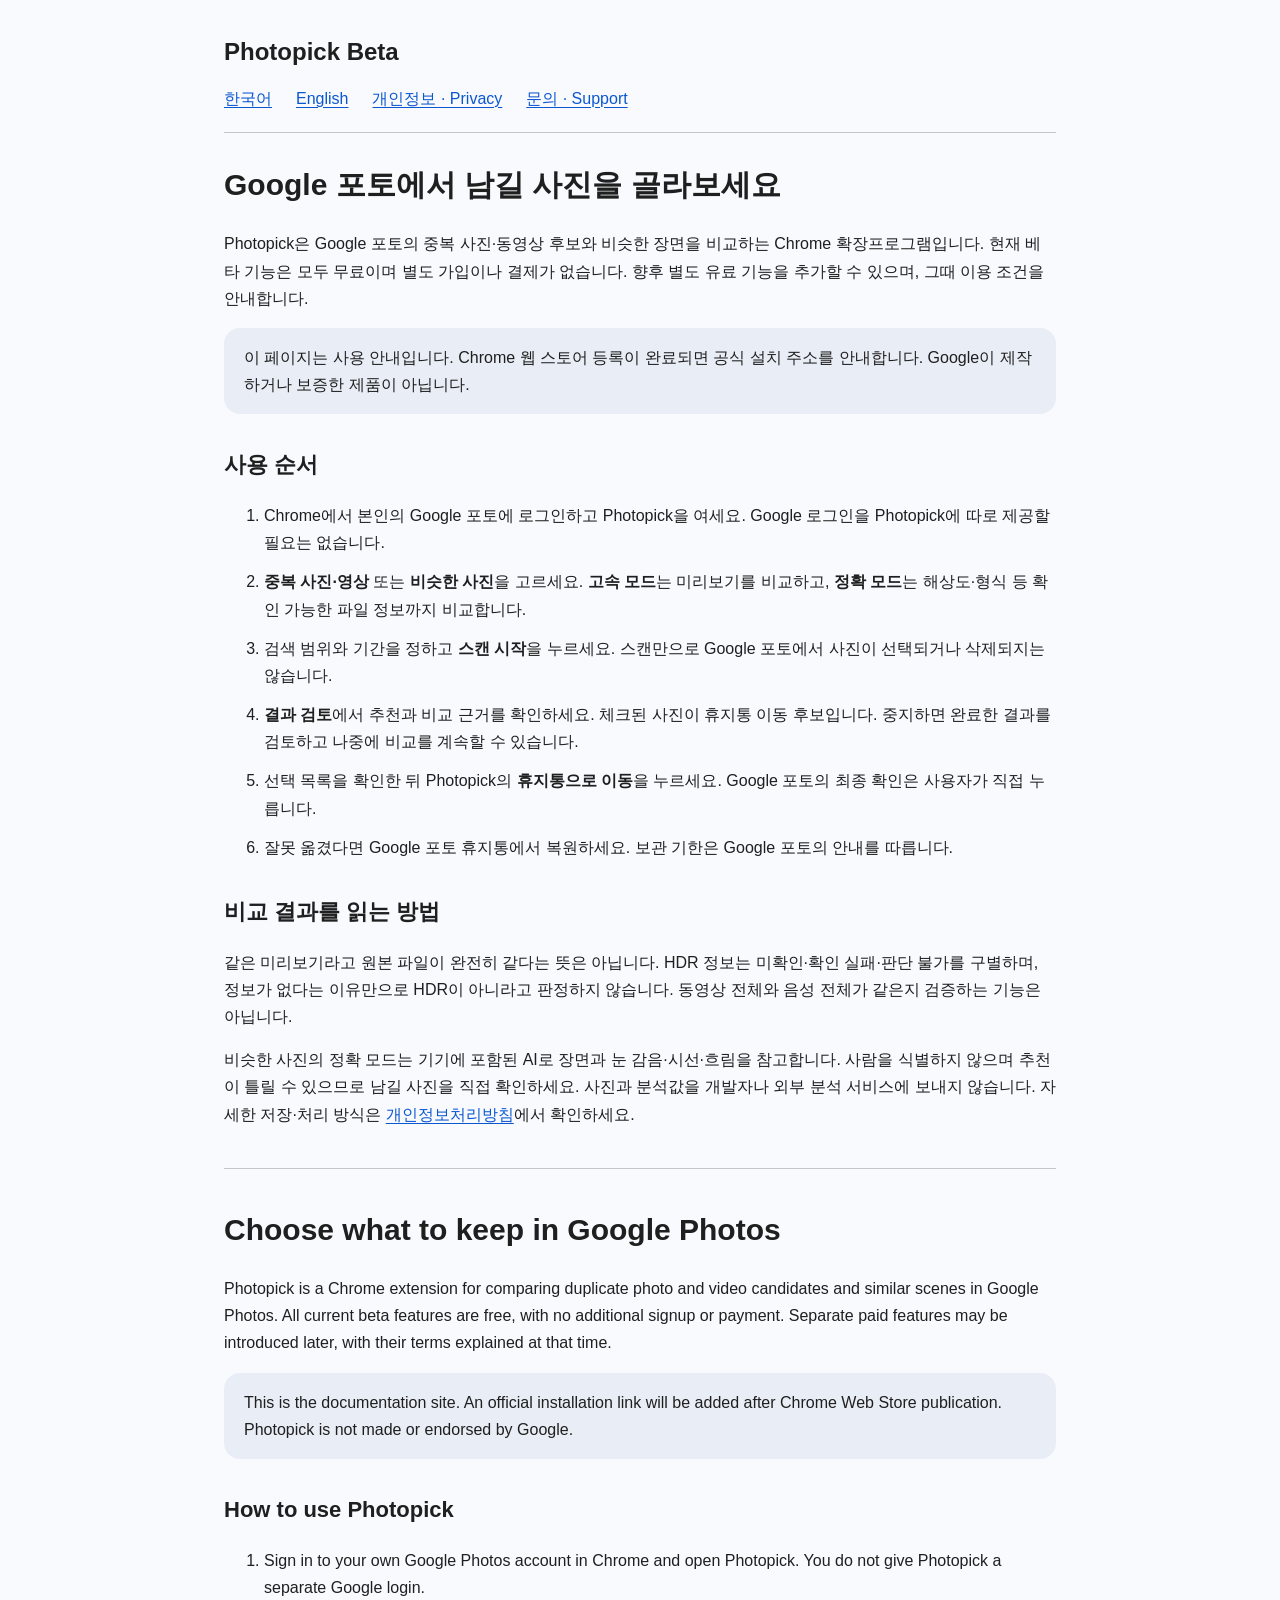
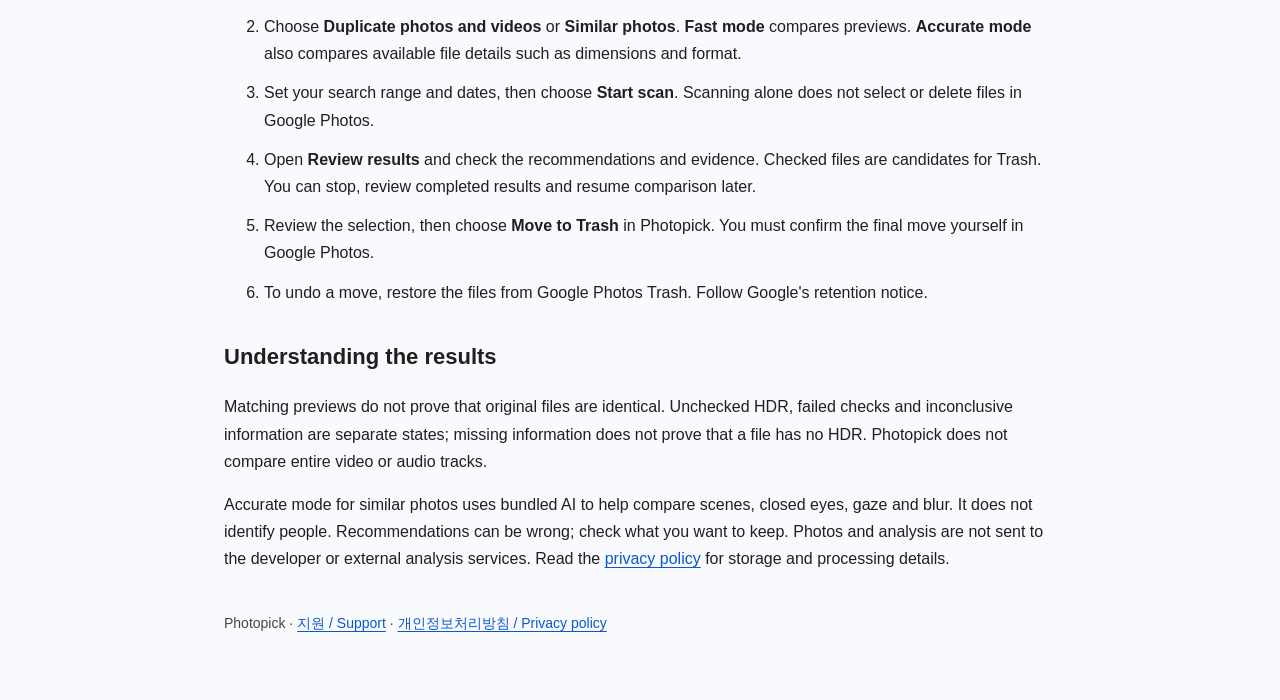
==== index.html @ 23d82163 "Publish Photopick bilingual guide, privacy policy and support" ====
<!doctype html>
<html lang="ko"><head><meta charset="utf-8"><meta name="viewport" content="width=device-width,initial-scale=1"><title>Photopick Beta · 사용 안내 / User guide</title><meta name="description" content="Photopick Beta 사용 안내, 개인정보처리방침 및 지원. User guide, privacy policy and support."><link rel="stylesheet" href="site.css"></head>
<body><main><header><a href="./">Photopick Beta</a><nav aria-label="Menu"><a href="#ko">한국어</a><a href="#en">English</a><a href="privacy.html">개인정보 · Privacy</a><a href="support.html">문의 · Support</a></nav></header>
<section id="ko" lang="ko"><h1>Google 포토에서 남길 사진을 골라보세요</h1><p>Photopick은 Google 포토의 중복 사진·동영상 후보와 비슷한 장면을 비교하는 Chrome 확장프로그램입니다. 현재 베타 기능은 모두 무료이며 별도 가입이나 결제가 없습니다. 향후 별도 유료 기능을 추가할 수 있으며, 그때 이용 조건을 안내합니다.</p><p class="note">이 페이지는 사용 안내입니다. Chrome 웹 스토어 등록이 완료되면 공식 설치 주소를 안내합니다. Google이 제작하거나 보증한 제품이 아닙니다.</p>
<h2>사용 순서</h2><ol><li>Chrome에서 본인의 Google 포토에 로그인하고 Photopick을 여세요. Google 로그인을 Photopick에 따로 제공할 필요는 없습니다.</li><li><strong>중복 사진·영상</strong> 또는 <strong>비슷한 사진</strong>을 고르세요. <strong>고속 모드</strong>는 미리보기를 비교하고, <strong>정확 모드</strong>는 해상도·형식 등 확인 가능한 파일 정보까지 비교합니다.</li><li>검색 범위와 기간을 정하고 <strong>스캔 시작</strong>을 누르세요. 스캔만으로 Google 포토에서 사진이 선택되거나 삭제되지는 않습니다.</li><li><strong>결과 검토</strong>에서 추천과 비교 근거를 확인하세요. 체크된 사진이 휴지통 이동 후보입니다. 중지하면 완료한 결과를 검토하고 나중에 비교를 계속할 수 있습니다.</li><li>선택 목록을 확인한 뒤 Photopick의 <strong>휴지통으로 이동</strong>을 누르세요. Google 포토의 최종 확인은 사용자가 직접 누릅니다.</li><li>잘못 옮겼다면 Google 포토 휴지통에서 복원하세요. 보관 기한은 Google 포토의 안내를 따릅니다.</li></ol>
<h2>비교 결과를 읽는 방법</h2><p>같은 미리보기라고 원본 파일이 완전히 같다는 뜻은 아닙니다. HDR 정보는 미확인·확인 실패·판단 불가를 구별하며, 정보가 없다는 이유만으로 HDR이 아니라고 판정하지 않습니다. 동영상 전체와 음성 전체가 같은지 검증하는 기능은 아닙니다.</p><p>비슷한 사진의 정확 모드는 기기에 포함된 AI로 장면과 눈 감음·시선·흐림을 참고합니다. 사람을 식별하지 않으며 추천이 틀릴 수 있으므로 남길 사진을 직접 확인하세요. 사진과 분석값을 개발자나 외부 분석 서비스에 보내지 않습니다. 자세한 저장·처리 방식은 <a href="privacy.html#ko">개인정보처리방침</a>에서 확인하세요.</p></section>
<section id="en" lang="en"><h1>Choose what to keep in Google Photos</h1><p>Photopick is a Chrome extension for comparing duplicate photo and video candidates and similar scenes in Google Photos. All current beta features are free, with no additional signup or payment. Separate paid features may be introduced later, with their terms explained at that time.</p><p class="note">This is the documentation site. An official installation link will be added after Chrome Web Store publication. Photopick is not made or endorsed by Google.</p>
<h2>How to use Photopick</h2><ol><li>Sign in to your own Google Photos account in Chrome and open Photopick. You do not give Photopick a separate Google login.</li><li>Choose <strong>Duplicate photos and videos</strong> or <strong>Similar photos</strong>. <strong>Fast mode</strong> compares previews. <strong>Accurate mode</strong> also compares available file details such as dimensions and format.</li><li>Set your search range and dates, then choose <strong>Start scan</strong>. Scanning alone does not select or delete files in Google Photos.</li><li>Open <strong>Review results</strong> and check the recommendations and evidence. Checked files are candidates for Trash. You can stop, review completed results and resume comparison later.</li><li>Review the selection, then choose <strong>Move to Trash</strong> in Photopick. You must confirm the final move yourself in Google Photos.</li><li>To undo a move, restore the files from Google Photos Trash. Follow Google's retention notice.</li></ol>
<h2>Understanding the results</h2><p>Matching previews do not prove that original files are identical. Unchecked HDR, failed checks and inconclusive information are separate states; missing information does not prove that a file has no HDR. Photopick does not compare entire video or audio tracks.</p><p>Accurate mode for similar photos uses bundled AI to help compare scenes, closed eyes, gaze and blur. It does not identify people. Recommendations can be wrong; check what you want to keep. Photos and analysis are not sent to the developer or external analysis services. Read the <a href="privacy.html#en">privacy policy</a> for storage and processing details.</p></section>
<footer>Photopick · <a href="support.html">지원 / Support</a> · <a href="privacy.html">개인정보처리방침 / Privacy policy</a></footer></main></body></html>
---- site.css ----
:root{color-scheme:light dark;font-family:Arial,"Noto Sans KR","Malgun Gothic",sans-serif;background:#f8fafd;color:#1f1f1f;line-height:1.7}*{box-sizing:border-box}body{margin:0}main{max-width:880px;margin:auto;padding:32px 24px 64px}header{border-bottom:1px solid #c4c7c5;padding-bottom:20px;margin-bottom:32px}header>a{font-size:24px;font-weight:600;text-decoration:none;color:inherit}nav{display:flex;flex-wrap:wrap;gap:8px 24px;margin-top:12px}a{color:#0b57d0;text-underline-offset:3px}a:focus-visible{outline:3px solid #0b57d0;outline-offset:4px;border-radius:3px}h1{font-size:30px;line-height:1.35}h2{font-size:22px;margin-top:32px}li{margin:12px 0}section{scroll-margin-top:20px}section+section{border-top:1px solid #c4c7c5;margin-top:40px;padding-top:16px}.note{padding:16px 20px;border-radius:16px;background:#e9eef6}footer{margin-top:40px;font-size:14px;color:#444746}.muted{font-size:14px;color:#444746}@media(prefers-color-scheme:dark){:root{background:#131314;color:#e3e3e3}a{color:#a8c7fa}.note{background:#282a2c}footer,.muted{color:#c4c7c5}}@media(max-width:480px){main{padding:20px 18px 40px}h1{font-size:26px}nav{gap:8px 16px}}
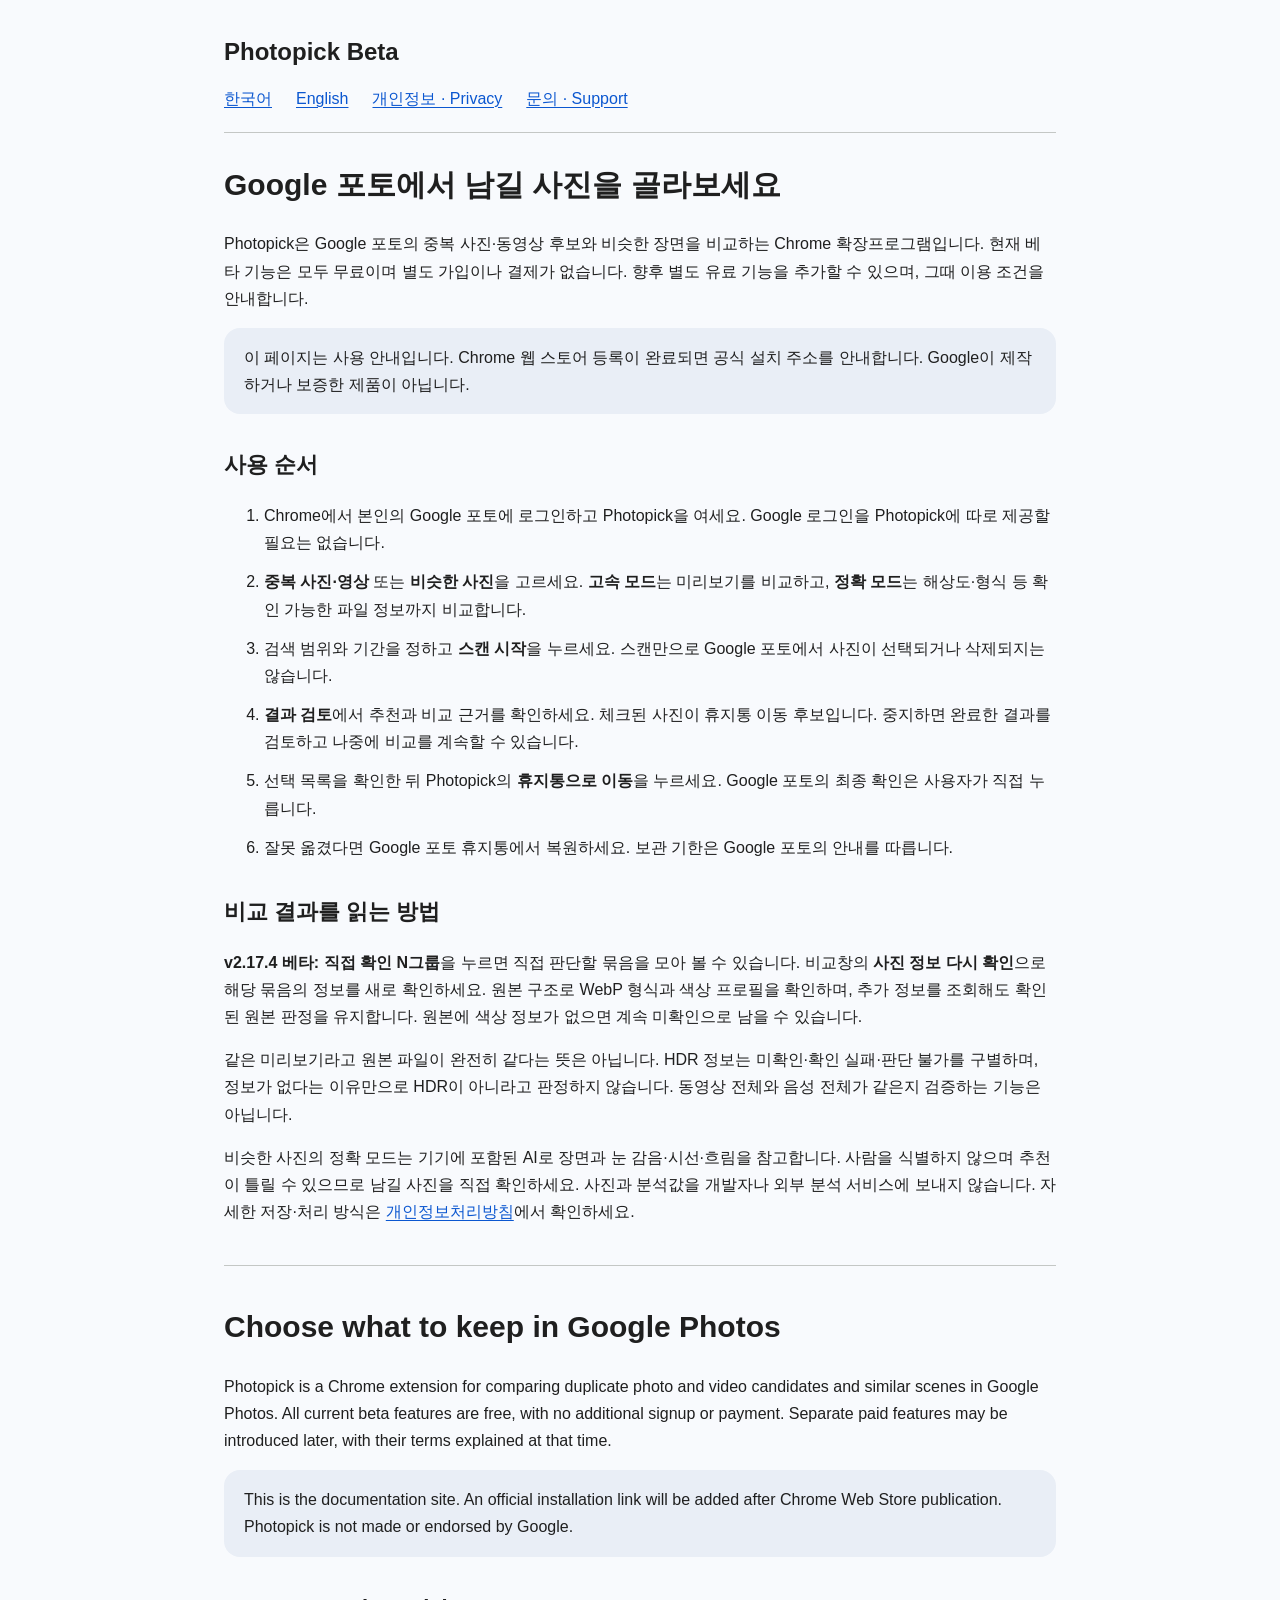
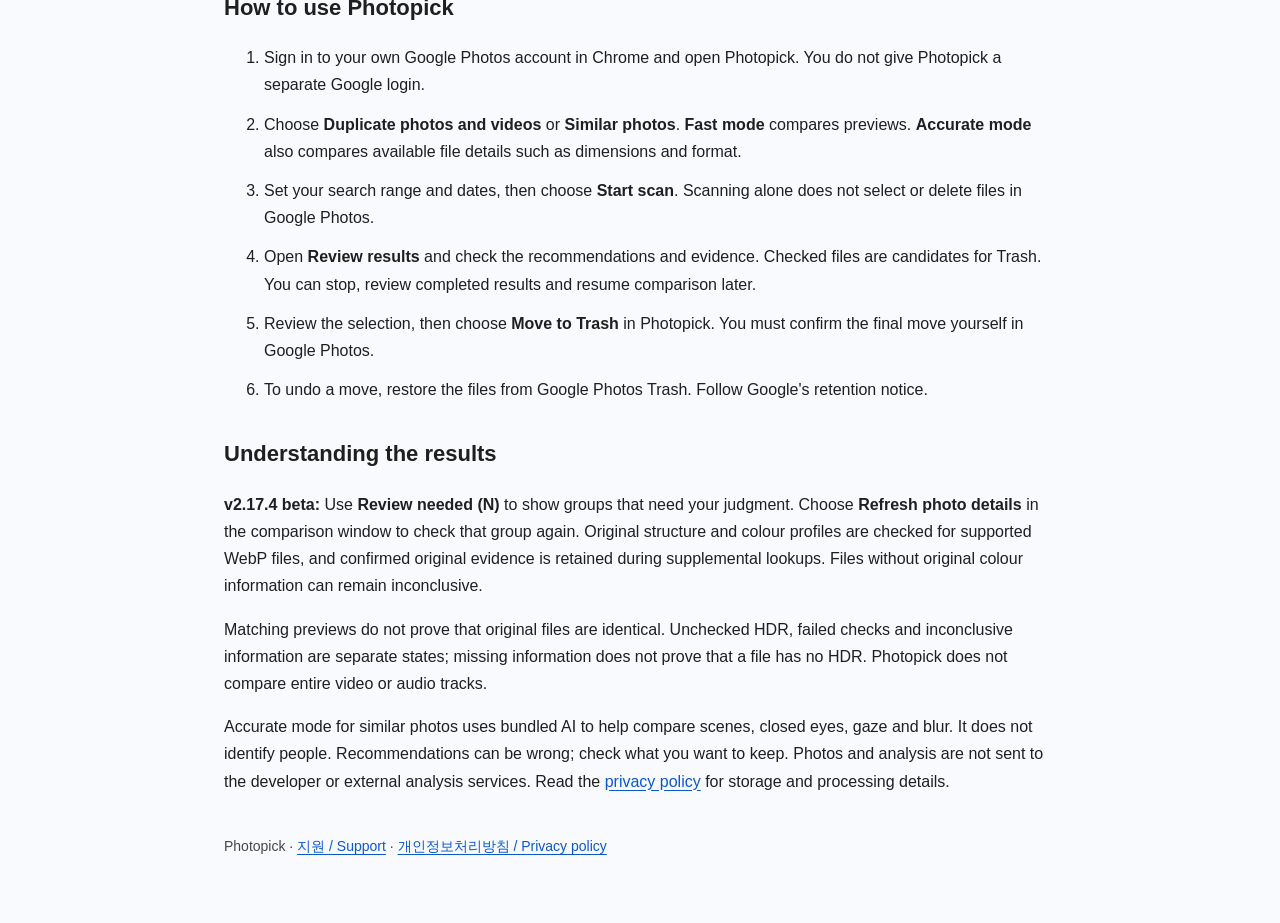
==== commit 758e3f0d: "docs: explain review filters and original-format checks for 2.17.4" ====
--- a/index.html
+++ b/index.html
@@ -3,8 +3,8 @@
 <body><main><header><a href="./">Photopick Beta</a><nav aria-label="Menu"><a href="#ko">한국어</a><a href="#en">English</a><a href="privacy.html">개인정보 · Privacy</a><a href="support.html">문의 · Support</a></nav></header>
 <section id="ko" lang="ko"><h1>Google 포토에서 남길 사진을 골라보세요</h1><p>Photopick은 Google 포토의 중복 사진·동영상 후보와 비슷한 장면을 비교하는 Chrome 확장프로그램입니다. 현재 베타 기능은 모두 무료이며 별도 가입이나 결제가 없습니다. 향후 별도 유료 기능을 추가할 수 있으며, 그때 이용 조건을 안내합니다.</p><p class="note">이 페이지는 사용 안내입니다. Chrome 웹 스토어 등록이 완료되면 공식 설치 주소를 안내합니다. Google이 제작하거나 보증한 제품이 아닙니다.</p>
 <h2>사용 순서</h2><ol><li>Chrome에서 본인의 Google 포토에 로그인하고 Photopick을 여세요. Google 로그인을 Photopick에 따로 제공할 필요는 없습니다.</li><li><strong>중복 사진·영상</strong> 또는 <strong>비슷한 사진</strong>을 고르세요. <strong>고속 모드</strong>는 미리보기를 비교하고, <strong>정확 모드</strong>는 해상도·형식 등 확인 가능한 파일 정보까지 비교합니다.</li><li>검색 범위와 기간을 정하고 <strong>스캔 시작</strong>을 누르세요. 스캔만으로 Google 포토에서 사진이 선택되거나 삭제되지는 않습니다.</li><li><strong>결과 검토</strong>에서 추천과 비교 근거를 확인하세요. 체크된 사진이 휴지통 이동 후보입니다. 중지하면 완료한 결과를 검토하고 나중에 비교를 계속할 수 있습니다.</li><li>선택 목록을 확인한 뒤 Photopick의 <strong>휴지통으로 이동</strong>을 누르세요. Google 포토의 최종 확인은 사용자가 직접 누릅니다.</li><li>잘못 옮겼다면 Google 포토 휴지통에서 복원하세요. 보관 기한은 Google 포토의 안내를 따릅니다.</li></ol>
-<h2>비교 결과를 읽는 방법</h2><p>같은 미리보기라고 원본 파일이 완전히 같다는 뜻은 아닙니다. HDR 정보는 미확인·확인 실패·판단 불가를 구별하며, 정보가 없다는 이유만으로 HDR이 아니라고 판정하지 않습니다. 동영상 전체와 음성 전체가 같은지 검증하는 기능은 아닙니다.</p><p>비슷한 사진의 정확 모드는 기기에 포함된 AI로 장면과 눈 감음·시선·흐림을 참고합니다. 사람을 식별하지 않으며 추천이 틀릴 수 있으므로 남길 사진을 직접 확인하세요. 사진과 분석값을 개발자나 외부 분석 서비스에 보내지 않습니다. 자세한 저장·처리 방식은 <a href="privacy.html#ko">개인정보처리방침</a>에서 확인하세요.</p></section>
+<h2>비교 결과를 읽는 방법</h2><p><strong>v2.17.4 베타:</strong> <strong>직접 확인 N그룹</strong>을 누르면 직접 판단할 묶음을 모아 볼 수 있습니다. 비교창의 <strong>사진 정보 다시 확인</strong>으로 해당 묶음의 정보를 새로 확인하세요. 원본 구조로 WebP 형식과 색상 프로필을 확인하며, 추가 정보를 조회해도 확인된 원본 판정을 유지합니다. 원본에 색상 정보가 없으면 계속 미확인으로 남을 수 있습니다.</p><p>같은 미리보기라고 원본 파일이 완전히 같다는 뜻은 아닙니다. HDR 정보는 미확인·확인 실패·판단 불가를 구별하며, 정보가 없다는 이유만으로 HDR이 아니라고 판정하지 않습니다. 동영상 전체와 음성 전체가 같은지 검증하는 기능은 아닙니다.</p><p>비슷한 사진의 정확 모드는 기기에 포함된 AI로 장면과 눈 감음·시선·흐림을 참고합니다. 사람을 식별하지 않으며 추천이 틀릴 수 있으므로 남길 사진을 직접 확인하세요. 사진과 분석값을 개발자나 외부 분석 서비스에 보내지 않습니다. 자세한 저장·처리 방식은 <a href="privacy.html#ko">개인정보처리방침</a>에서 확인하세요.</p></section>
 <section id="en" lang="en"><h1>Choose what to keep in Google Photos</h1><p>Photopick is a Chrome extension for comparing duplicate photo and video candidates and similar scenes in Google Photos. All current beta features are free, with no additional signup or payment. Separate paid features may be introduced later, with their terms explained at that time.</p><p class="note">This is the documentation site. An official installation link will be added after Chrome Web Store publication. Photopick is not made or endorsed by Google.</p>
 <h2>How to use Photopick</h2><ol><li>Sign in to your own Google Photos account in Chrome and open Photopick. You do not give Photopick a separate Google login.</li><li>Choose <strong>Duplicate photos and videos</strong> or <strong>Similar photos</strong>. <strong>Fast mode</strong> compares previews. <strong>Accurate mode</strong> also compares available file details such as dimensions and format.</li><li>Set your search range and dates, then choose <strong>Start scan</strong>. Scanning alone does not select or delete files in Google Photos.</li><li>Open <strong>Review results</strong> and check the recommendations and evidence. Checked files are candidates for Trash. You can stop, review completed results and resume comparison later.</li><li>Review the selection, then choose <strong>Move to Trash</strong> in Photopick. You must confirm the final move yourself in Google Photos.</li><li>To undo a move, restore the files from Google Photos Trash. Follow Google's retention notice.</li></ol>
-<h2>Understanding the results</h2><p>Matching previews do not prove that original files are identical. Unchecked HDR, failed checks and inconclusive information are separate states; missing information does not prove that a file has no HDR. Photopick does not compare entire video or audio tracks.</p><p>Accurate mode for similar photos uses bundled AI to help compare scenes, closed eyes, gaze and blur. It does not identify people. Recommendations can be wrong; check what you want to keep. Photos and analysis are not sent to the developer or external analysis services. Read the <a href="privacy.html#en">privacy policy</a> for storage and processing details.</p></section>
+<h2>Understanding the results</h2><p><strong>v2.17.4 beta:</strong> Use <strong>Review needed (N)</strong> to show groups that need your judgment. Choose <strong>Refresh photo details</strong> in the comparison window to check that group again. Original structure and colour profiles are checked for supported WebP files, and confirmed original evidence is retained during supplemental lookups. Files without original colour information can remain inconclusive.</p><p>Matching previews do not prove that original files are identical. Unchecked HDR, failed checks and inconclusive information are separate states; missing information does not prove that a file has no HDR. Photopick does not compare entire video or audio tracks.</p><p>Accurate mode for similar photos uses bundled AI to help compare scenes, closed eyes, gaze and blur. It does not identify people. Recommendations can be wrong; check what you want to keep. Photos and analysis are not sent to the developer or external analysis services. Read the <a href="privacy.html#en">privacy policy</a> for storage and processing details.</p></section>
 <footer>Photopick · <a href="support.html">지원 / Support</a> · <a href="privacy.html">개인정보처리방침 / Privacy policy</a></footer></main></body></html>
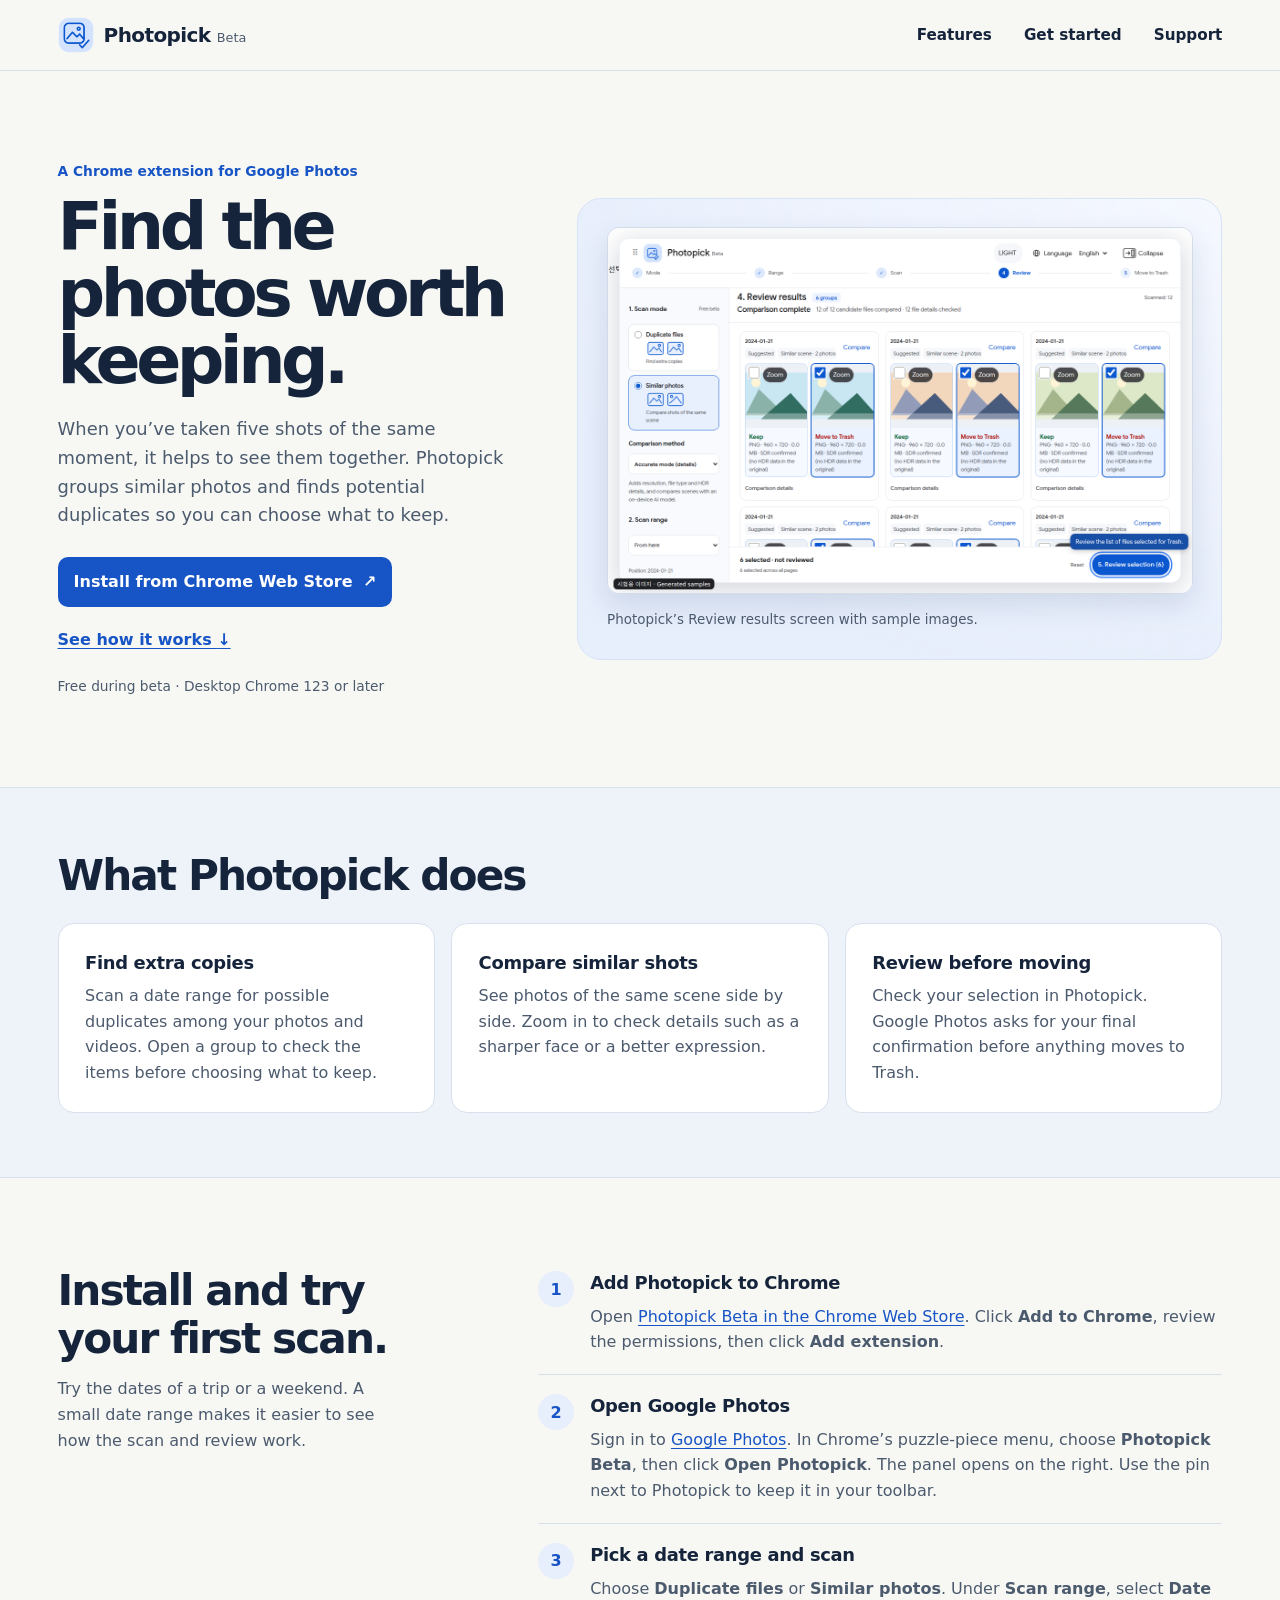
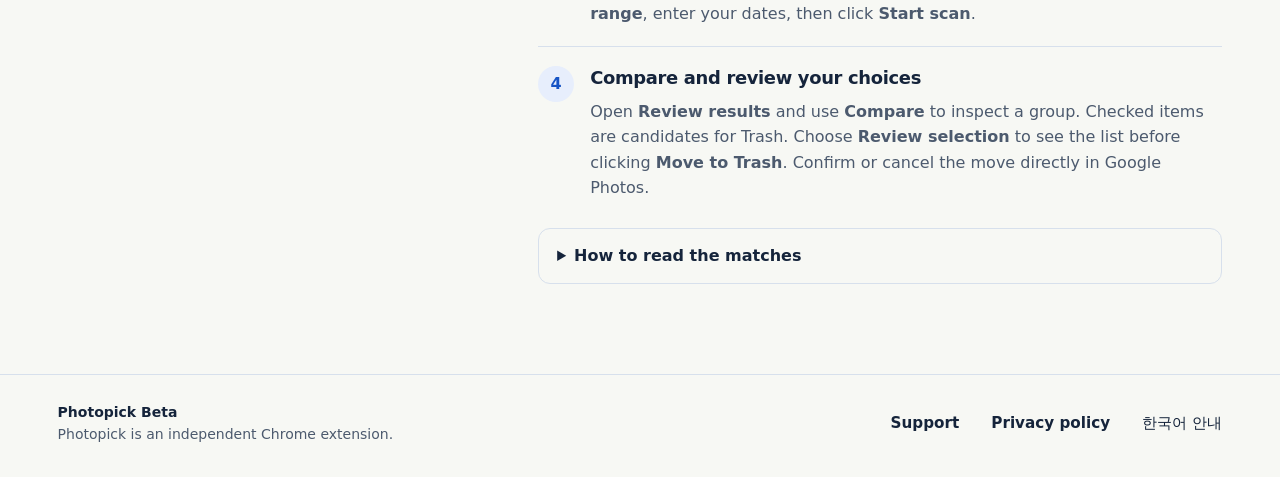
==== commit d71103da: "Build an English Photopick homepage" ====
--- a/index.html
+++ b/index.html
@@ -1,10 +1,114 @@
 <!doctype html>
-<html lang="ko"><head><meta charset="utf-8"><meta name="viewport" content="width=device-width,initial-scale=1"><title>Photopick Beta · 사용 안내 / User guide</title><meta name="description" content="Photopick Beta 사용 안내, 개인정보처리방침 및 지원. User guide, privacy policy and support."><link rel="stylesheet" href="site.css"></head>
-<body><main><header><a href="./">Photopick Beta</a><nav aria-label="Menu"><a href="#ko">한국어</a><a href="#en">English</a><a href="privacy.html">개인정보 · Privacy</a><a href="support.html">문의 · Support</a></nav></header>
-<section id="ko" lang="ko"><h1>Google 포토에서 남길 사진을 골라보세요</h1><p>Photopick은 Google 포토의 중복 사진·동영상 후보와 비슷한 장면을 비교하는 Chrome 확장프로그램입니다. 현재 베타 기능은 모두 무료이며 별도 가입이나 결제가 없습니다. 향후 별도 유료 기능을 추가할 수 있으며, 그때 이용 조건을 안내합니다.</p><p class="note">이 페이지는 사용 안내입니다. Chrome 웹 스토어 등록이 완료되면 공식 설치 주소를 안내합니다. Google이 제작하거나 보증한 제품이 아닙니다.</p>
-<h2>사용 순서</h2><ol><li>Chrome에서 본인의 Google 포토에 로그인하고 Photopick을 여세요. Google 로그인을 Photopick에 따로 제공할 필요는 없습니다.</li><li><strong>중복 사진·영상</strong> 또는 <strong>비슷한 사진</strong>을 고르세요. <strong>고속 모드</strong>는 미리보기를 비교하고, <strong>정확 모드</strong>는 해상도·형식 등 확인 가능한 파일 정보까지 비교합니다.</li><li>검색 범위와 기간을 정하고 <strong>스캔 시작</strong>을 누르세요. 스캔만으로 Google 포토에서 사진이 선택되거나 삭제되지는 않습니다.</li><li><strong>결과 검토</strong>에서 추천과 비교 근거를 확인하세요. 체크된 사진이 휴지통 이동 후보입니다. 중지하면 완료한 결과를 검토하고 나중에 비교를 계속할 수 있습니다.</li><li>선택 목록을 확인한 뒤 Photopick의 <strong>휴지통으로 이동</strong>을 누르세요. Google 포토의 최종 확인은 사용자가 직접 누릅니다.</li><li>잘못 옮겼다면 Google 포토 휴지통에서 복원하세요. 보관 기한은 Google 포토의 안내를 따릅니다.</li></ol>
-<h2>비교 결과를 읽는 방법</h2><p><strong>v2.17.4 베타:</strong> <strong>직접 확인 N그룹</strong>을 누르면 직접 판단할 묶음을 모아 볼 수 있습니다. 비교창의 <strong>사진 정보 다시 확인</strong>으로 해당 묶음의 정보를 새로 확인하세요. 원본 구조로 WebP 형식과 색상 프로필을 확인하며, 추가 정보를 조회해도 확인된 원본 판정을 유지합니다. 원본에 색상 정보가 없으면 계속 미확인으로 남을 수 있습니다.</p><p>같은 미리보기라고 원본 파일이 완전히 같다는 뜻은 아닙니다. HDR 정보는 미확인·확인 실패·판단 불가를 구별하며, 정보가 없다는 이유만으로 HDR이 아니라고 판정하지 않습니다. 동영상 전체와 음성 전체가 같은지 검증하는 기능은 아닙니다.</p><p>비슷한 사진의 정확 모드는 기기에 포함된 AI로 장면과 눈 감음·시선·흐림을 참고합니다. 사람을 식별하지 않으며 추천이 틀릴 수 있으므로 남길 사진을 직접 확인하세요. 사진과 분석값을 개발자나 외부 분석 서비스에 보내지 않습니다. 자세한 저장·처리 방식은 <a href="privacy.html#ko">개인정보처리방침</a>에서 확인하세요.</p></section>
-<section id="en" lang="en"><h1>Choose what to keep in Google Photos</h1><p>Photopick is a Chrome extension for comparing duplicate photo and video candidates and similar scenes in Google Photos. All current beta features are free, with no additional signup or payment. Separate paid features may be introduced later, with their terms explained at that time.</p><p class="note">This is the documentation site. An official installation link will be added after Chrome Web Store publication. Photopick is not made or endorsed by Google.</p>
-<h2>How to use Photopick</h2><ol><li>Sign in to your own Google Photos account in Chrome and open Photopick. You do not give Photopick a separate Google login.</li><li>Choose <strong>Duplicate photos and videos</strong> or <strong>Similar photos</strong>. <strong>Fast mode</strong> compares previews. <strong>Accurate mode</strong> also compares available file details such as dimensions and format.</li><li>Set your search range and dates, then choose <strong>Start scan</strong>. Scanning alone does not select or delete files in Google Photos.</li><li>Open <strong>Review results</strong> and check the recommendations and evidence. Checked files are candidates for Trash. You can stop, review completed results and resume comparison later.</li><li>Review the selection, then choose <strong>Move to Trash</strong> in Photopick. You must confirm the final move yourself in Google Photos.</li><li>To undo a move, restore the files from Google Photos Trash. Follow Google's retention notice.</li></ol>
-<h2>Understanding the results</h2><p><strong>v2.17.4 beta:</strong> Use <strong>Review needed (N)</strong> to show groups that need your judgment. Choose <strong>Refresh photo details</strong> in the comparison window to check that group again. Original structure and colour profiles are checked for supported WebP files, and confirmed original evidence is retained during supplemental lookups. Files without original colour information can remain inconclusive.</p><p>Matching previews do not prove that original files are identical. Unchecked HDR, failed checks and inconclusive information are separate states; missing information does not prove that a file has no HDR. Photopick does not compare entire video or audio tracks.</p><p>Accurate mode for similar photos uses bundled AI to help compare scenes, closed eyes, gaze and blur. It does not identify people. Recommendations can be wrong; check what you want to keep. Photos and analysis are not sent to the developer or external analysis services. Read the <a href="privacy.html#en">privacy policy</a> for storage and processing details.</p></section>
-<footer>Photopick · <a href="support.html">지원 / Support</a> · <a href="privacy.html">개인정보처리방침 / Privacy policy</a></footer></main></body></html>
+<html lang="en">
+<head>
+  <meta charset="utf-8">
+  <meta name="viewport" content="width=device-width, initial-scale=1">
+  <title>Photopick Beta | Compare and organize your Google Photos</title>
+  <meta name="description" content="Find duplicate files and compare similar photos side by side. Install Photopick Beta for desktop Chrome and learn how to review your first set of photos.">
+  <link rel="canonical" href="https://ycshinbass.github.io/photopick-support/">
+  <link rel="icon" href="assets/photopick.png" type="image/png">
+  <link rel="stylesheet" href="home.css">
+</head>
+<body>
+  <a class="skip-link" href="#en">Skip to content</a>
+  <header class="site-header">
+    <div class="wrap header-inner">
+      <a class="brand" href="./">
+        <img src="assets/photopick.png" width="36" height="36" alt="">
+        <span>Photopick <small>Beta</small></span>
+      </a>
+      <nav aria-label="Main navigation">
+        <a href="#features">Features</a>
+        <a href="#get-started">Get started</a>
+        <a href="support.html#en">Support</a>
+      </nav>
+    </div>
+  </header>
+
+  <main id="en" tabindex="-1">
+    <section class="hero wrap" aria-labelledby="page-title">
+      <div>
+        <p class="eyebrow">A Chrome extension for Google Photos</p>
+        <h1 id="page-title">Find the photos worth keeping.</h1>
+        <p class="intro">When you’ve taken five shots of the same moment, it helps to see them together. Photopick groups similar photos and finds potential duplicates so you can choose what to keep.</p>
+        <div class="actions">
+          <a class="button" href="https://chromewebstore.google.com/detail/photopick-beta/kfdidcpjlmglkmmcmikgjlmopjfedipi?hl=en">Install from Chrome Web Store <span aria-hidden="true">↗</span></a>
+          <a class="text-link" href="#get-started">See how it works <span aria-hidden="true">↓</span></a>
+        </div>
+        <p class="availability">Free during beta · Desktop Chrome 123 or later</p>
+      </div>
+
+      <figure class="product">
+        <a href="assets/review-results.png" aria-label="Open the full-size screenshot of Photopick’s Review results screen">
+          <img src="assets/review-results.png" width="1280" height="800" alt="Photopick’s Review results screen showing pairs of similar photos with Keep and Move to Trash labels">
+        </a>
+        <figcaption>Photopick’s Review results screen with sample images.</figcaption>
+      </figure>
+    </section>
+
+    <section class="features" id="features" aria-labelledby="features-title">
+      <div class="wrap">
+        <h2 id="features-title">What Photopick does</h2>
+        <div class="feature-grid">
+          <article>
+            <h3>Find extra copies</h3>
+            <p>Scan a date range for possible duplicates among your photos and videos. Open a group to check the items before choosing what to keep.</p>
+          </article>
+          <article>
+            <h3>Compare similar shots</h3>
+            <p>See photos of the same scene side by side. Zoom in to check details such as a sharper face or a better expression.</p>
+          </article>
+          <article>
+            <h3>Review before moving</h3>
+            <p>Check your selection in Photopick. Google Photos asks for your final confirmation before anything moves to Trash.</p>
+          </article>
+        </div>
+      </div>
+    </section>
+
+    <section class="quick-start wrap" id="get-started" aria-labelledby="start-title">
+      <div class="start-intro">
+        <h2 id="start-title">Install and try your first scan.</h2>
+        <p>Try the dates of a trip or a weekend. A small date range makes it easier to see how the scan and review work.</p>
+      </div>
+      <div>
+        <ol class="steps">
+          <li>
+            <h3>Add Photopick to Chrome</h3>
+            <p>Open <a href="https://chromewebstore.google.com/detail/photopick-beta/kfdidcpjlmglkmmcmikgjlmopjfedipi?hl=en">Photopick Beta in the Chrome Web Store</a>. Click <strong>Add to Chrome</strong>, review the permissions, then click <strong>Add extension</strong>.</p>
+          </li>
+          <li>
+            <h3>Open Google Photos</h3>
+            <p>Sign in to <a href="https://photos.google.com/">Google Photos</a>. In Chrome’s puzzle-piece menu, choose <strong>Photopick Beta</strong>, then click <strong>Open Photopick</strong>. The panel opens on the right. Use the pin next to Photopick to keep it in your toolbar.</p>
+          </li>
+          <li>
+            <h3>Pick a date range and scan</h3>
+            <p>Choose <strong>Duplicate files</strong> or <strong>Similar photos</strong>. Under <strong>Scan range</strong>, select <strong>Date range</strong>, enter your dates, then click <strong>Start scan</strong>.</p>
+          </li>
+          <li>
+            <h3>Compare and review your choices</h3>
+            <p>Open <strong>Review results</strong> and use <strong>Compare</strong> to inspect a group. Checked items are candidates for Trash. Choose <strong>Review selection</strong> to see the list before clicking <strong>Move to Trash</strong>. Confirm or cancel the move directly in Google Photos.</p>
+          </li>
+        </ol>
+
+        <details>
+          <summary>How to read the matches</summary>
+          <p>Fast mode compares previews. Accurate mode can also check available file details such as dimensions, file type and HDR information. Matching previews can come from different originals, so look at the file details and the images before deciding. For videos, review any parts you care about in Google Photos.</p>
+          <p>Use <strong>Review needed</strong> to find groups that need a closer look and <strong>Refresh photo details</strong> to check a group again. If you move the wrong item, open Google Photos Trash and restore it while it is still there.</p>
+        </details>
+      </div>
+    </section>
+  </main>
+
+  <footer class="site-footer">
+    <div class="wrap footer-inner">
+      <p><strong>Photopick Beta</strong><br>Photopick is an independent Chrome extension.</p>
+      <nav aria-label="Help and information">
+        <a href="support.html#en">Support</a>
+        <a href="privacy.html#en">Privacy policy</a>
+        <a id="ko" lang="ko" href="guide-ko.html">한국어 안내</a>
+      </nav>
+    </div>
+  </footer>
+</body>
+</html>
--- a/home.css
+++ b/home.css
@@ -0,0 +1,183 @@
+:root {
+  color-scheme: light;
+  --paper: #f7f8f4;
+  --ink: #15243b;
+  --muted: #4c5a6e;
+  --blue: #1754c5;
+  --blue-hover: #103d99;
+  --line: #d7e0ec;
+  font-family: Inter, "Segoe UI", system-ui, sans-serif;
+  color: var(--ink);
+  background: var(--paper);
+  line-height: 1.6;
+}
+
+*, *::before, *::after { box-sizing: border-box; }
+body, figure { margin: 0; }
+a { color: var(--blue); text-underline-offset: .2em; }
+a:focus-visible, summary:focus-visible {
+  outline: 3px solid var(--blue);
+  outline-offset: 4px;
+  border-radius: 4px;
+}
+img { display: block; max-width: 100%; height: auto; }
+h1, h2, h3, p { margin: 0; }
+
+.wrap {
+  width: min(1280px, 91%);
+  margin-inline: auto;
+}
+
+.skip-link {
+  position: absolute;
+  left: 1rem;
+  top: 1rem;
+  z-index: 1;
+  transform: translateY(-200%);
+  background: white;
+  padding: .5rem 1rem;
+}
+.skip-link:focus { transform: none; }
+.site-header { border-bottom: 1px solid var(--line); }
+.header-inner, .footer-inner {
+  display: flex;
+  align-items: center;
+  justify-content: space-between;
+  flex-wrap: wrap;
+  gap: 1rem 2rem;
+  padding-block: 1.05rem;
+}
+.brand {
+  display: inline-flex;
+  align-items: center;
+  gap: .625rem;
+  color: var(--ink);
+  font-size: 1.25rem;
+  font-weight: 700;
+  letter-spacing: -.03em;
+  text-decoration: none;
+}
+.brand small { color: var(--muted); font-size: .8rem; font-weight: 500; letter-spacing: 0; }
+nav { display: flex; flex-wrap: wrap; align-items: center; gap: .5rem clamp(.9rem, 3vw, 2rem); }
+nav a { color: var(--ink); font-size: .95rem; font-weight: 550; text-decoration: none; }
+nav a:hover { color: var(--blue); text-decoration: underline; }
+
+.hero {
+  display: grid;
+  grid-template-columns: minmax(0, 5fr) minmax(0, 7fr);
+  gap: clamp(2rem, 4.6vw, 4.75rem);
+  align-items: center;
+  padding-block: clamp(3rem, 7vw, 7rem);
+}
+.eyebrow { color: var(--blue); font-size: .86rem; font-weight: 650; }
+h1 {
+  margin-top: .7rem;
+  max-width: 12ch;
+  font-size: clamp(2.8rem, 5.2vw, 5rem);
+  line-height: 1;
+  letter-spacing: -.068em;
+  text-wrap: balance;
+}
+.intro {
+  margin-top: 1.4rem;
+  max-width: 46ch;
+  color: var(--muted);
+  font-size: clamp(1rem, 1.4vw, 1.125rem);
+}
+.actions { display: flex; align-items: center; flex-wrap: wrap; gap: .65rem 1.25rem; margin-top: 1.65rem; }
+.button {
+  display: inline-flex;
+  align-items: center;
+  justify-content: center;
+  gap: .65rem;
+  min-height: 3.125rem;
+  padding: .7rem 1rem;
+  border-radius: 10px;
+  background: var(--blue);
+  color: white;
+  font-weight: 650;
+  text-decoration: none;
+}
+.button:hover { background: var(--blue-hover); }
+.text-link { display: inline-block; padding-block: .6rem; font-weight: 600; }
+.availability { margin-top: .85rem; color: var(--muted); font-size: .86rem; }
+
+.product {
+  padding: clamp(.9rem, 2.5vw, 1.8rem);
+  background: #e7eefc;
+  background-image: radial-gradient(at top right, #f5f8ff, transparent 78%);
+  border: 1px solid #d7e3f7;
+  border-radius: 24px;
+}
+.product a { display: block; border-radius: 12px; }
+.product img {
+  width: 100%;
+  border: 1px solid #d2dce9;
+  border-radius: 12px;
+  box-shadow: 0 12px 28px #16365f20;
+}
+figcaption { margin-top: .9rem; color: var(--muted); font-size: .84rem; }
+
+.features { background: #eef2f9; border-block: 1px solid var(--line); padding-block: clamp(2.5rem, 5vw, 4.5rem); }
+h2 { font-size: clamp(1.85rem, 3.3vw, 3rem); line-height: 1.12; letter-spacing: -.046em; }
+h3 { font-size: 1.12rem; line-height: 1.32; letter-spacing: -.018em; }
+.feature-grid { display: grid; grid-template-columns: repeat(3, minmax(0, 1fr)); gap: 1rem; margin-top: 1.5rem; }
+.feature-grid article {
+  background: white;
+  border: 1px solid var(--line);
+  border-radius: 16px;
+  padding: clamp(1rem, 2.5vw, 1.65rem);
+}
+.feature-grid p, .start-intro p, .steps p, details p { color: var(--muted); margin-top: .55rem; }
+
+.quick-start {
+  display: grid;
+  grid-template-columns: minmax(0, 4fr) minmax(0, 7fr);
+  gap: clamp(1.5rem, 7vw, 7rem);
+  padding-block: clamp(3rem, 7vw, 6rem);
+}
+.start-intro p { max-width: 34ch; margin-top: .9rem; }
+.steps { margin: 0; padding: 0; list-style: none; counter-reset: step; }
+.steps li {
+  counter-increment: step;
+  position: relative;
+  padding: 1.2rem 0 1.2rem 3.25rem;
+  border-top: 1px solid var(--line);
+}
+.steps li:first-child { padding-top: .25rem; border-top: 0; }
+.steps li::before {
+  content: counter(step) / "";
+  position: absolute;
+  left: 0;
+  display: grid;
+  place-items: center;
+  width: 2.25rem;
+  height: 2.25rem;
+  border-radius: 50%;
+  color: var(--blue);
+  background: #e7eefc;
+  font-weight: 700;
+}
+details { margin-top: .5rem; padding: .9rem 1.125rem; border: 1px solid var(--line); border-radius: 12px; }
+summary { cursor: pointer; color: var(--ink); font-weight: 650; }
+.site-footer { border-top: 1px solid var(--line); }
+.footer-inner { padding-block: 1.6rem 2rem; }
+.footer-inner p { color: var(--muted); font-size: .875rem; }
+.footer-inner strong { color: var(--ink); }
+#features, #get-started, #ko { scroll-margin-top: 1.25rem; }
+
+@media (max-width: 850px) {
+  .hero, .quick-start { grid-template-columns: 1fr; }
+  .hero { max-width: 690px; }
+  h1 { max-width: 16ch; text-wrap: initial; }
+  .quick-start { gap: 1.3rem; }
+}
+@media (max-width: 650px) {
+  .feature-grid { grid-template-columns: 1fr; gap: .75rem; }
+}
+@media (max-width: 420px) {
+  .hero { padding-top: 2.25rem; }
+  .header-inner { gap: .65rem; }
+  .actions { align-items: flex-start; flex-direction: column; gap: .2rem; }
+  .steps li { padding-left: 2.8rem; }
+}
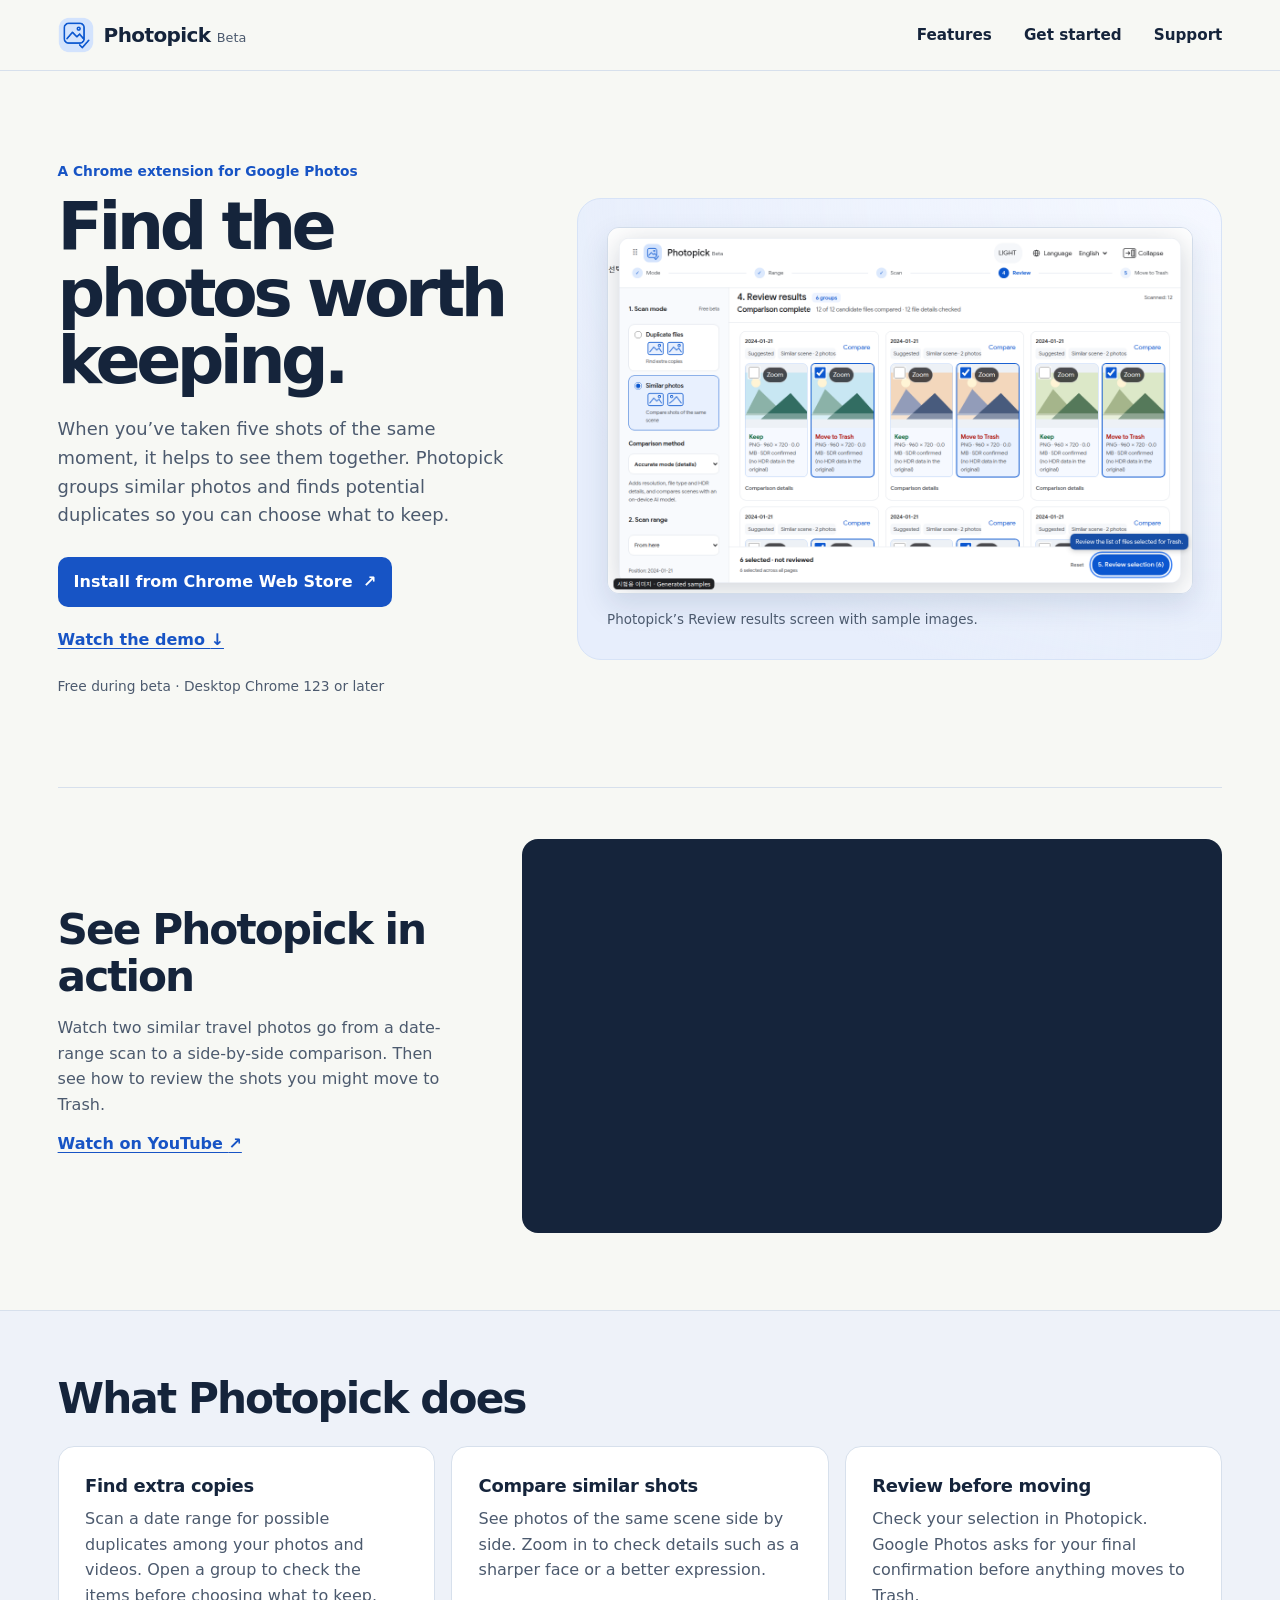
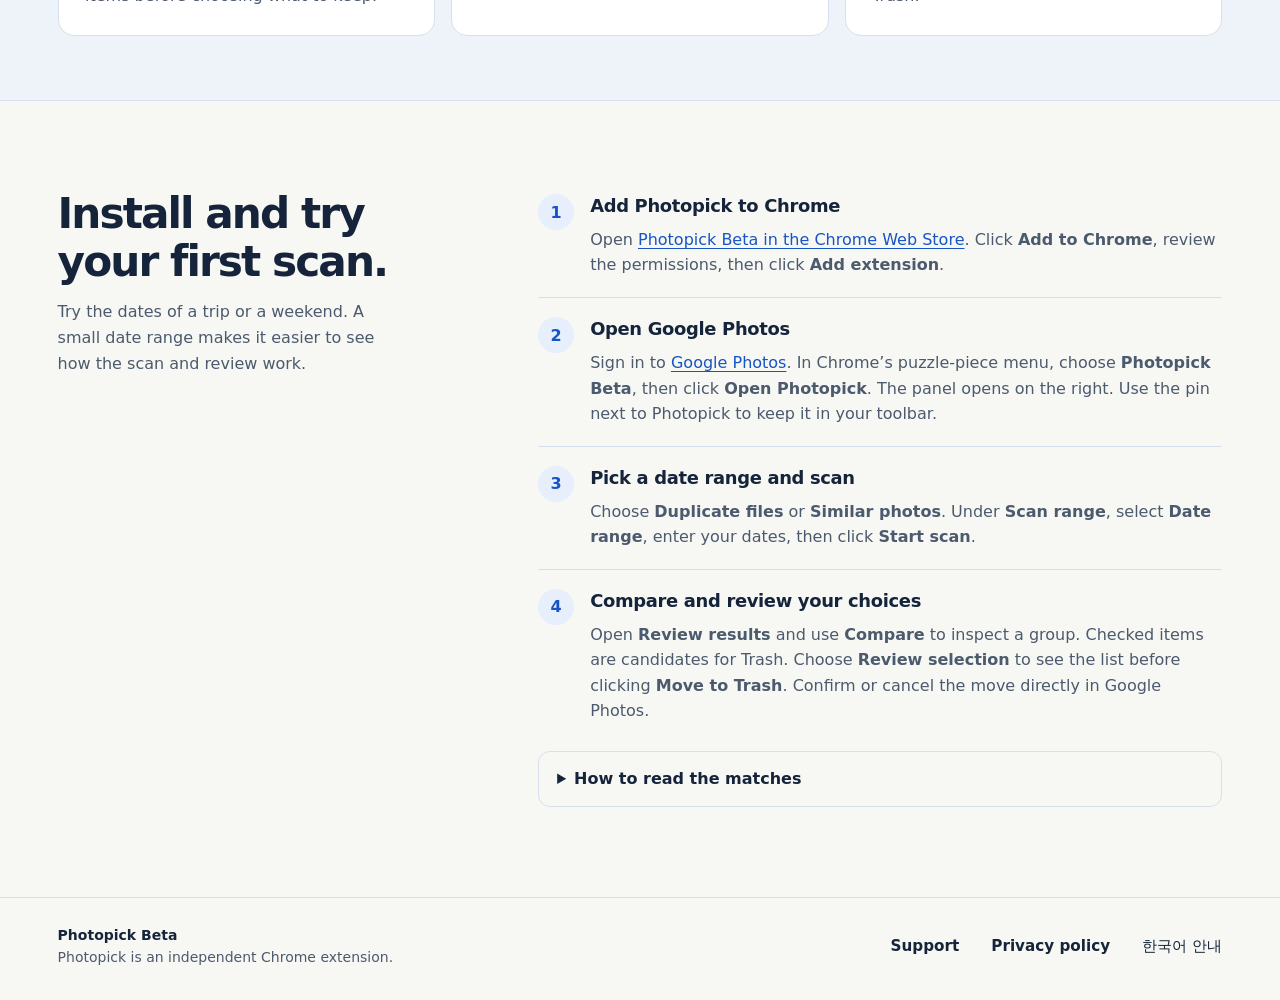
==== commit 8a84afe1: "Feature the English Photopick demo video" ====
--- a/index.html
+++ b/index.html
@@ -33,7 +33,7 @@
         <p class="intro">When you’ve taken five shots of the same moment, it helps to see them together. Photopick groups similar photos and finds potential duplicates so you can choose what to keep.</p>
         <div class="actions">
           <a class="button" href="https://chromewebstore.google.com/detail/photopick-beta/kfdidcpjlmglkmmcmikgjlmopjfedipi?hl=en">Install from Chrome Web Store <span aria-hidden="true">↗</span></a>
-          <a class="text-link" href="#get-started">See how it works <span aria-hidden="true">↓</span></a>
+          <a class="text-link" href="#demo">Watch the demo <span aria-hidden="true">↓</span></a>
         </div>
         <p class="availability">Free during beta · Desktop Chrome 123 or later</p>
       </div>
@@ -44,6 +44,24 @@
         </a>
         <figcaption>Photopick’s Review results screen with sample images.</figcaption>
       </figure>
+    </section>
+
+    <section class="video-tour wrap" id="demo" aria-labelledby="demo-title">
+      <div class="tour-intro">
+        <h2 id="demo-title">See Photopick in action</h2>
+        <p>Watch two similar travel photos go from a date-range scan to a side-by-side comparison. Then see how to review the shots you might move to Trash.</p>
+        <a class="text-link" href="https://www.youtube.com/watch?v=dmz6d0GBWeU">Watch on YouTube <span aria-hidden="true">↗</span></a>
+      </div>
+      <iframe
+        class="demo-player"
+        src="https://www.youtube-nocookie.com/embed/dmz6d0GBWeU?cc_lang_pref=en&amp;hl=en"
+        title="Photopick demo: Compare similar photos in Google Photos"
+        width="960" height="540"
+        loading="lazy"
+        referrerpolicy="strict-origin-when-cross-origin"
+        allow="encrypted-media; picture-in-picture; fullscreen"
+        allowfullscreen>
+      </iframe>
     </section>
 
     <section class="features" id="features" aria-labelledby="features-title">
--- a/home.css
+++ b/home.css
@@ -181,3 +181,27 @@
   .actions { align-items: flex-start; flex-direction: column; gap: .2rem; }
   .steps li { padding-left: 2.8rem; }
 }
+
+.video-tour {
+  display: grid;
+  grid-template-columns: minmax(0, 4fr) minmax(0, 7fr);
+  align-items: center;
+  gap: clamp(1.5rem, 5vw, 4rem);
+  padding-block: clamp(2rem, 4vw, 3.75rem) clamp(3rem, 6vw, 5rem);
+  border-top: 1px solid var(--line);
+  scroll-margin-top: 1.25rem;
+}
+.tour-intro p { max-width: 39ch; margin-top: .9rem; color: var(--muted); }
+.tour-intro .text-link { margin-top: .25rem; }
+.demo-player {
+  display: block;
+  width: 100%;
+  height: auto;
+  aspect-ratio: 16 / 9;
+  border: 0;
+  border-radius: 16px;
+  background: var(--ink);
+}
+@media (max-width: 850px) {
+  .video-tour { grid-template-columns: 1fr; max-width: 690px; gap: 1rem; }
+}
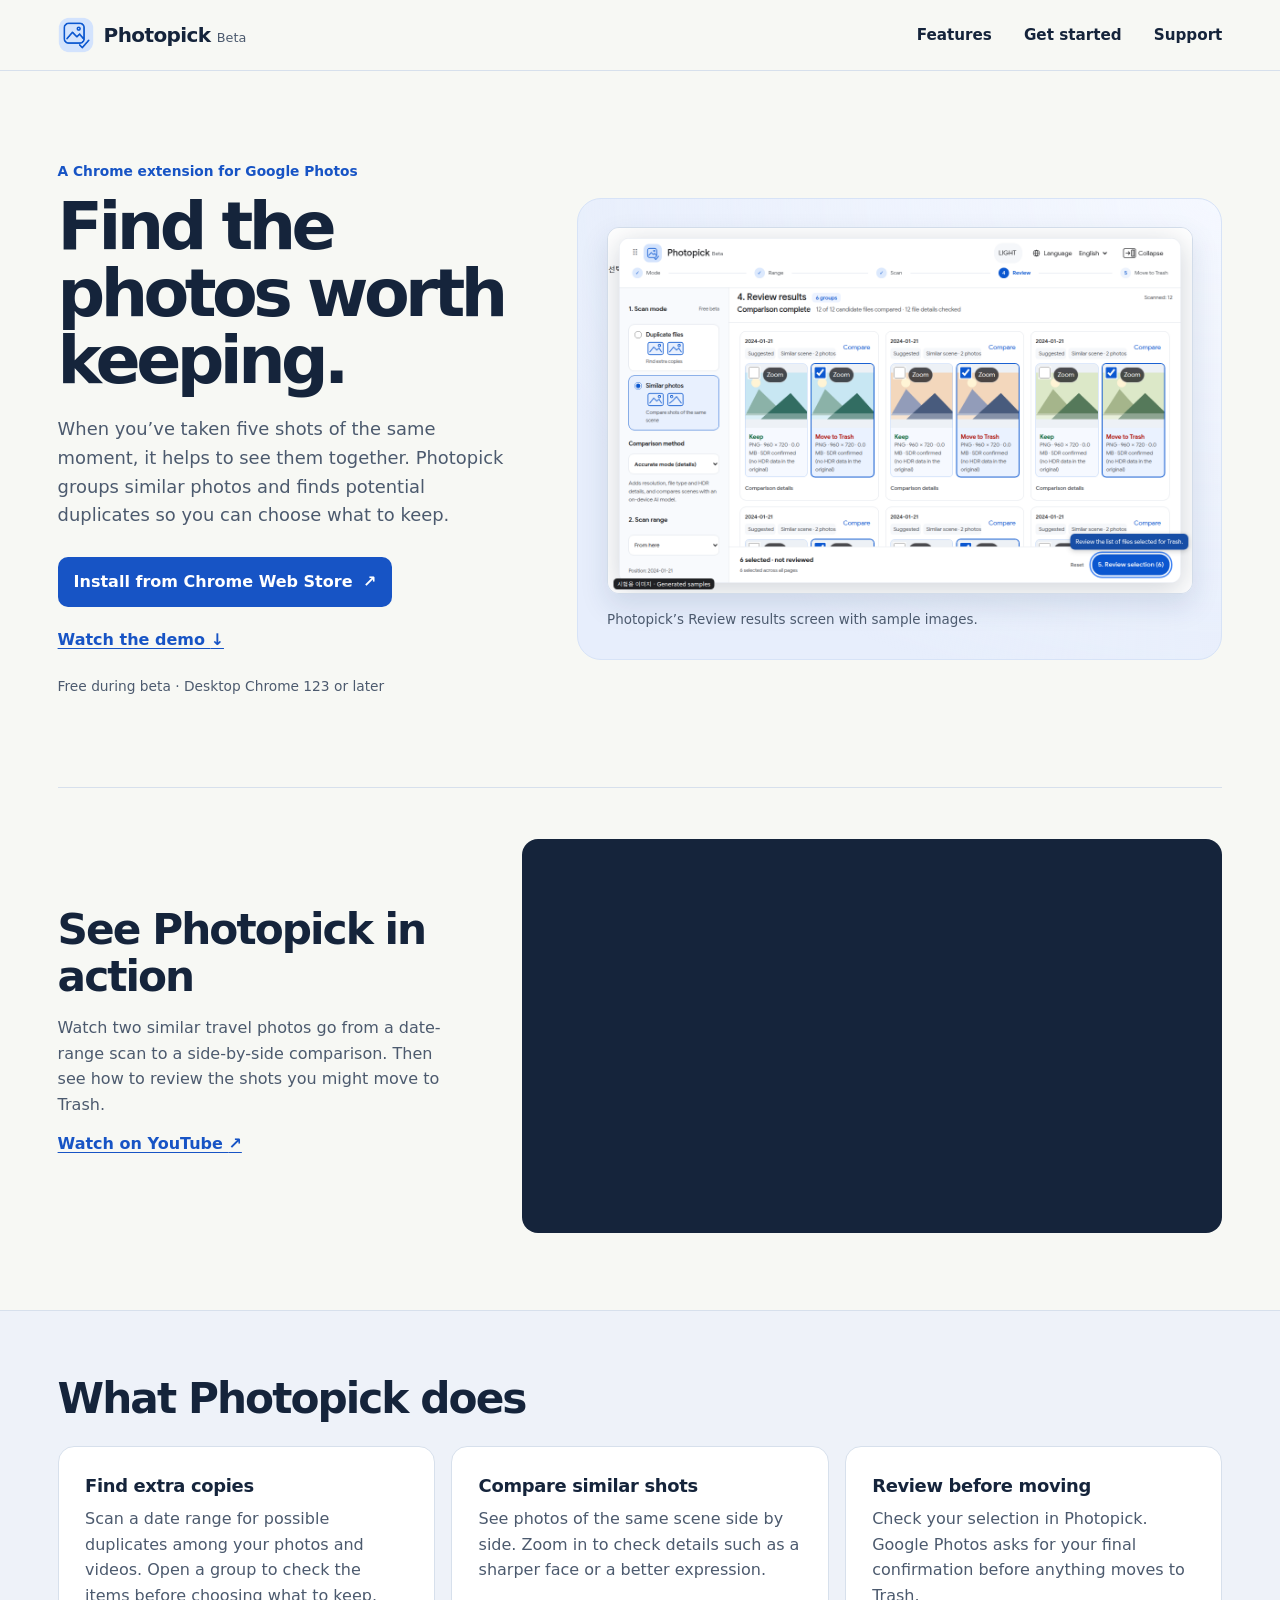
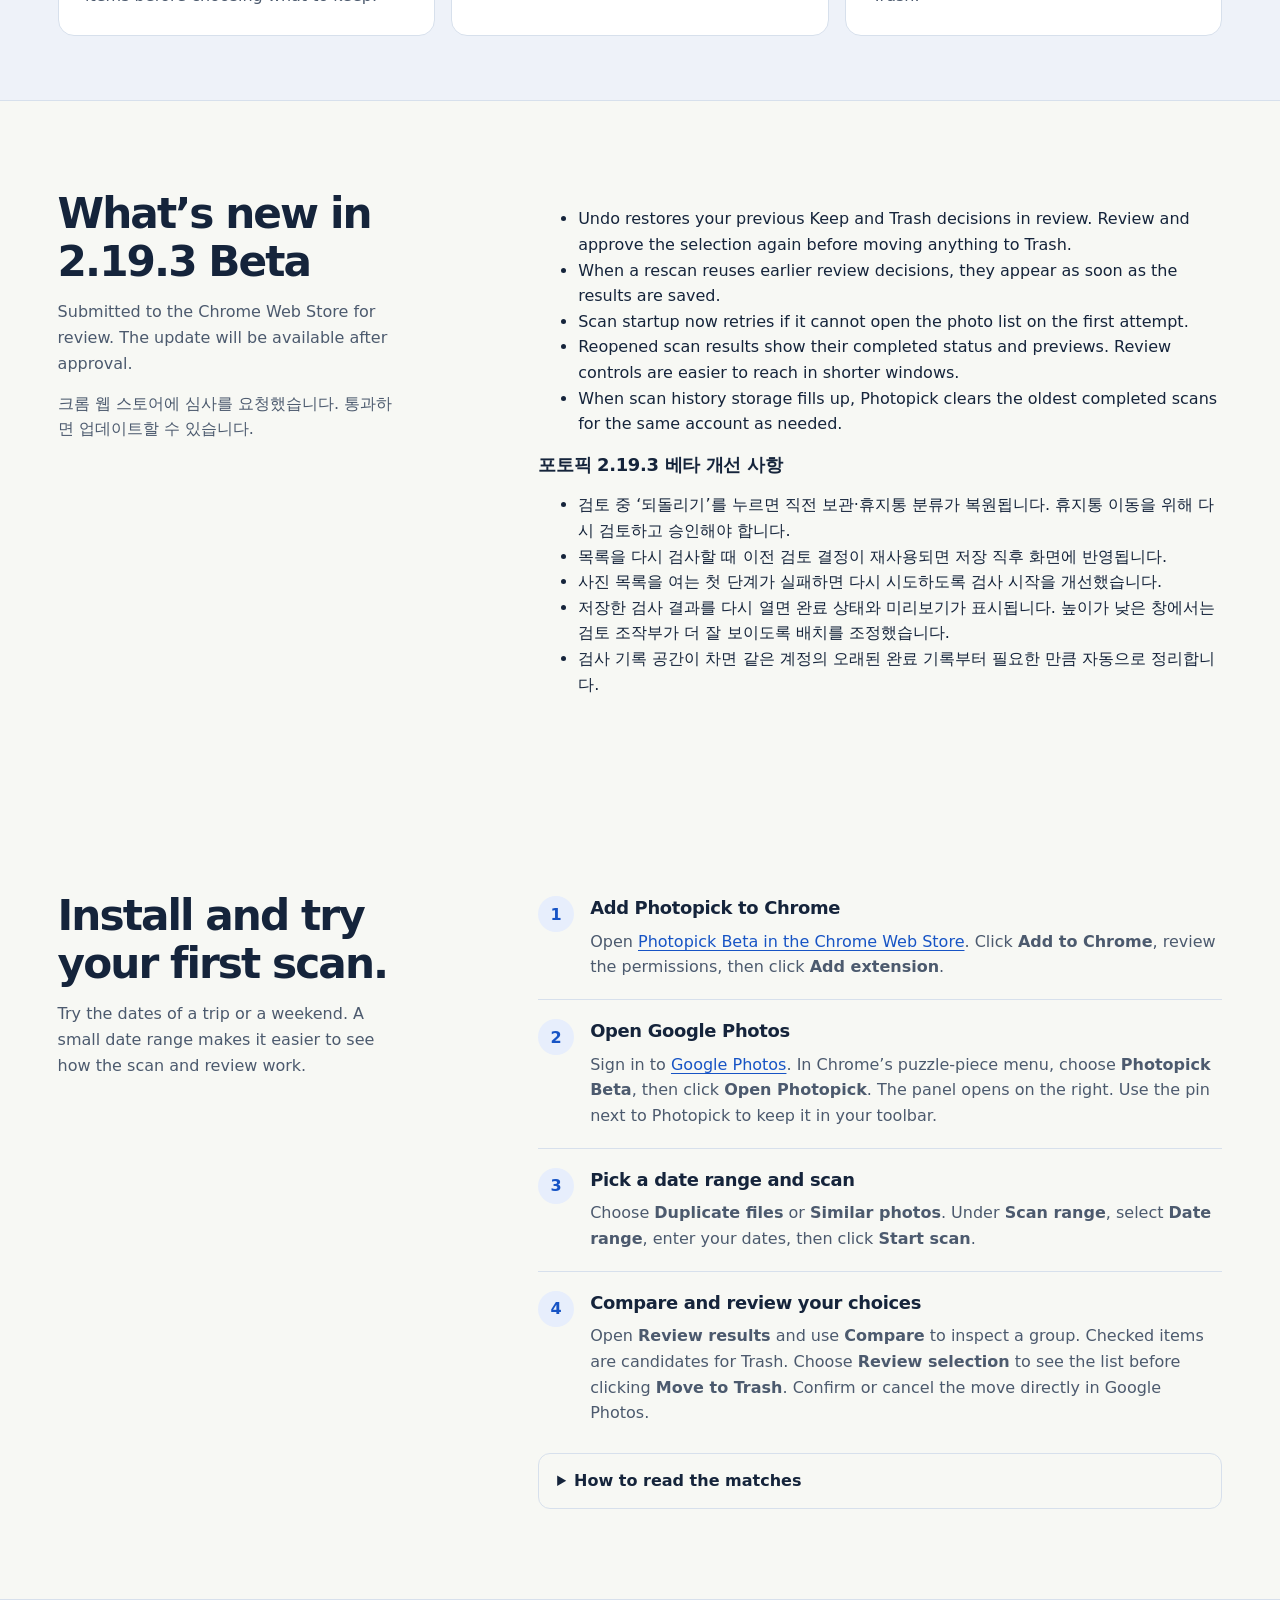
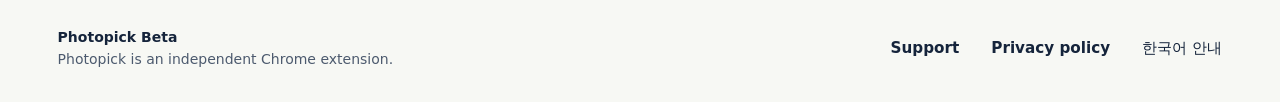
==== commit 8f0ce6d9: "Prepare Photopick 2.19.3 release notes and privacy version range" ====
--- a/index.html
+++ b/index.html
@@ -84,6 +84,35 @@
       </div>
     </section>
 
+    <section class="quick-start wrap" id="photopick-2193" aria-labelledby="photopick-2193-title">
+      <div class="start-intro">
+        <h2 id="photopick-2193-title">What’s new in 2.19.3 Beta</h2>
+        <p>Submitted to the Chrome Web Store for review. The update will be available after approval.</p>
+        <p lang="ko">크롬 웹 스토어에 심사를 요청했습니다. 통과하면 업데이트할 수 있습니다.</p>
+      </div>
+      <div>
+        <div lang="en">
+          <ul>
+            <li>Undo restores your previous Keep and Trash decisions in review. Review and approve the selection again before moving anything to Trash.</li>
+            <li>When a rescan reuses earlier review decisions, they appear as soon as the results are saved.</li>
+            <li>Scan startup now retries if it cannot open the photo list on the first attempt.</li>
+            <li>Reopened scan results show their completed status and previews. Review controls are easier to reach in shorter windows.</li>
+            <li>When scan history storage fills up, Photopick clears the oldest completed scans for the same account as needed.</li>
+          </ul>
+        </div>
+        <div lang="ko">
+          <h3>포토픽 2.19.3 베타 개선 사항</h3>
+          <ul>
+            <li>검토 중 ‘되돌리기’를 누르면 직전 보관·휴지통 분류가 복원됩니다. 휴지통 이동을 위해 다시 검토하고 승인해야 합니다.</li>
+            <li>목록을 다시 검사할 때 이전 검토 결정이 재사용되면 저장 직후 화면에 반영됩니다.</li>
+            <li>사진 목록을 여는 첫 단계가 실패하면 다시 시도하도록 검사 시작을 개선했습니다.</li>
+            <li>저장한 검사 결과를 다시 열면 완료 상태와 미리보기가 표시됩니다. 높이가 낮은 창에서는 검토 조작부가 더 잘 보이도록 배치를 조정했습니다.</li>
+            <li>검사 기록 공간이 차면 같은 계정의 오래된 완료 기록부터 필요한 만큼 자동으로 정리합니다.</li>
+          </ul>
+        </div>
+      </div>
+    </section>
+
     <section class="quick-start wrap" id="get-started" aria-labelledby="start-title">
       <div class="start-intro">
         <h2 id="start-title">Install and try your first scan.</h2>
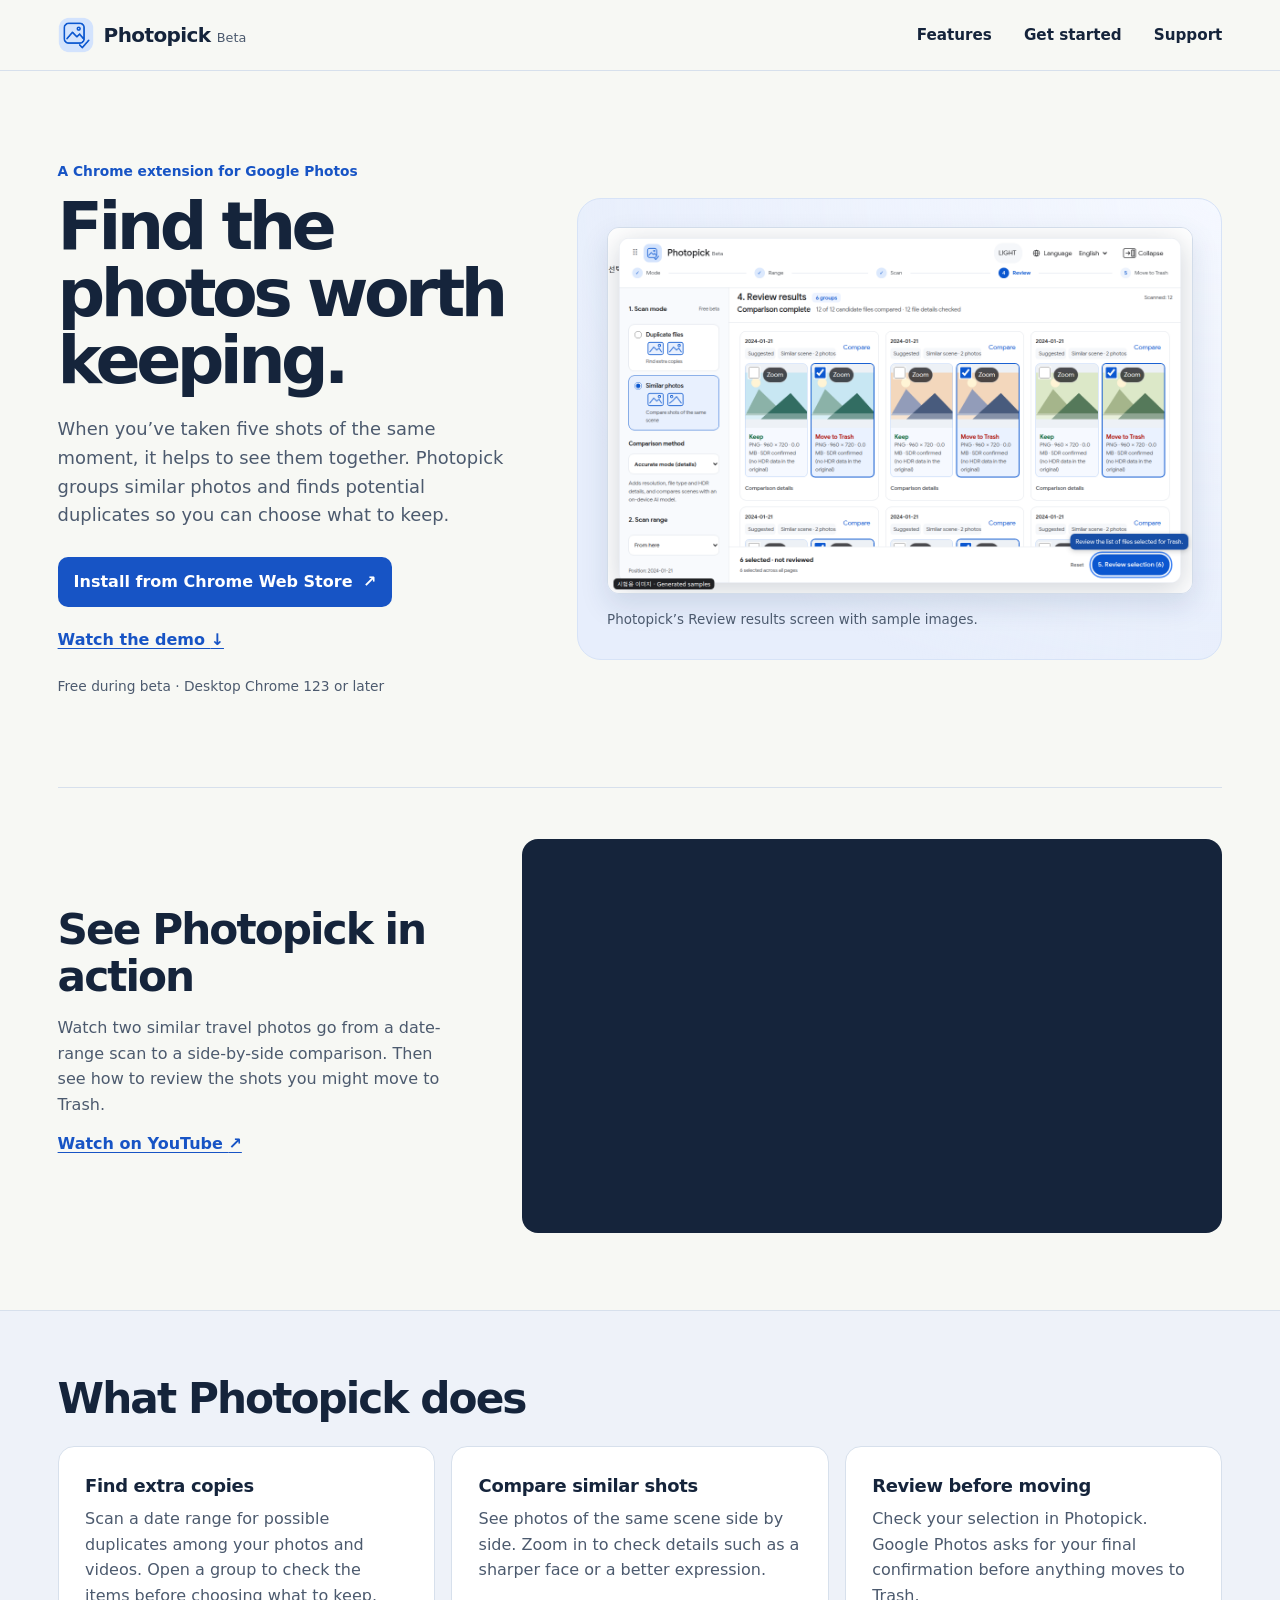
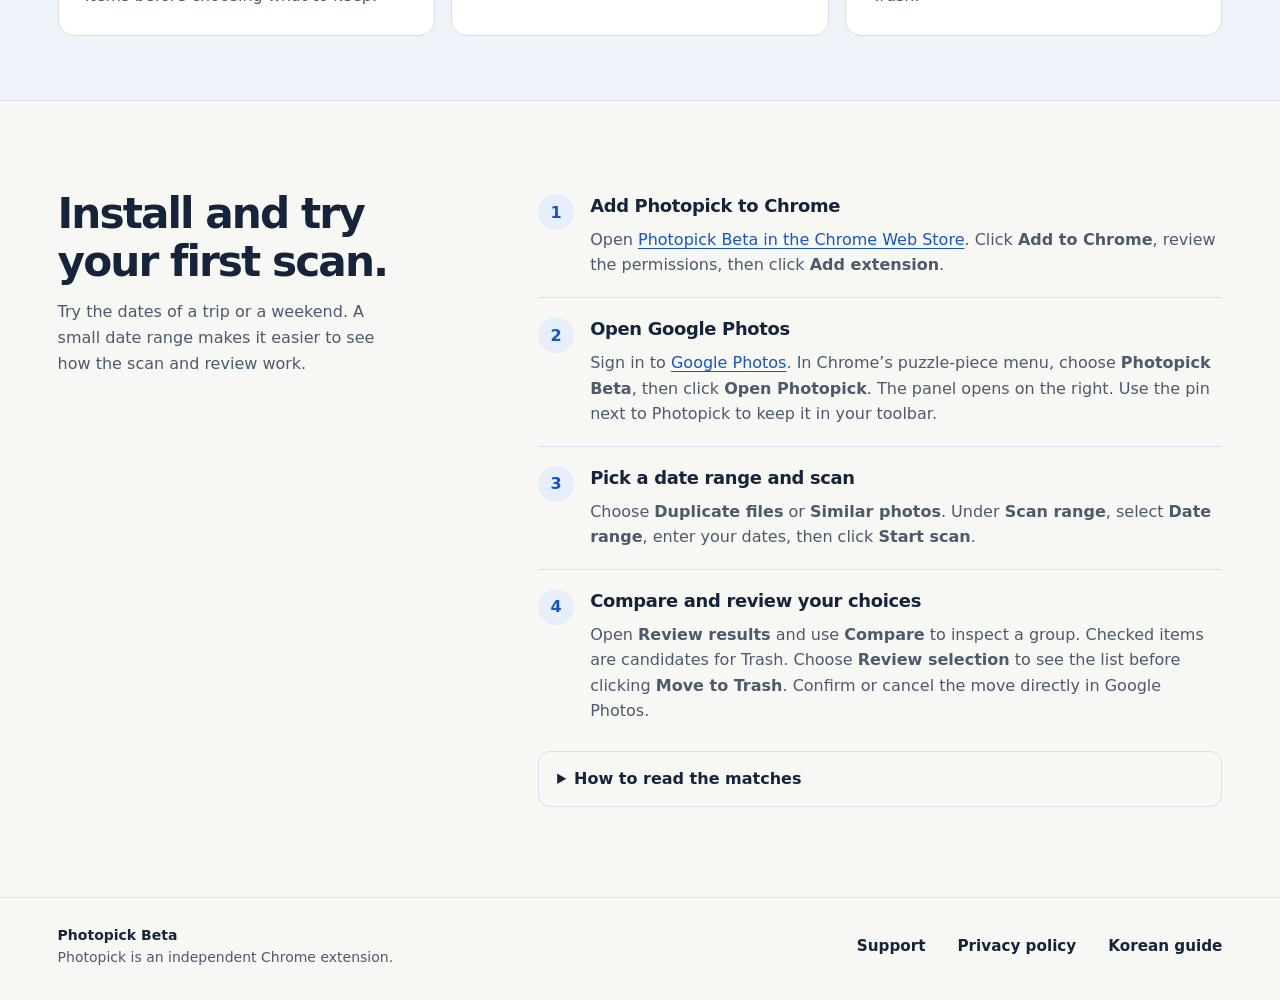
==== commit 76ff765a: "Restore the English Photopick homepage layout" ====
--- a/index.html
+++ b/index.html
@@ -84,35 +84,6 @@
       </div>
     </section>
 
-    <section class="quick-start wrap" id="photopick-2193" aria-labelledby="photopick-2193-title">
-      <div class="start-intro">
-        <h2 id="photopick-2193-title">What’s new in 2.19.3 Beta</h2>
-        <p>Submitted to the Chrome Web Store for review. The update will be available after approval.</p>
-        <p lang="ko">크롬 웹 스토어에 심사를 요청했습니다. 통과하면 업데이트할 수 있습니다.</p>
-      </div>
-      <div>
-        <div lang="en">
-          <ul>
-            <li>Undo restores your previous Keep and Trash decisions in review. Review and approve the selection again before moving anything to Trash.</li>
-            <li>When a rescan reuses earlier review decisions, they appear as soon as the results are saved.</li>
-            <li>Scan startup now retries if it cannot open the photo list on the first attempt.</li>
-            <li>Reopened scan results show their completed status and previews. Review controls are easier to reach in shorter windows.</li>
-            <li>When scan history storage fills up, Photopick clears the oldest completed scans for the same account as needed.</li>
-          </ul>
-        </div>
-        <div lang="ko">
-          <h3>포토픽 2.19.3 베타 개선 사항</h3>
-          <ul>
-            <li>검토 중 ‘되돌리기’를 누르면 직전 보관·휴지통 분류가 복원됩니다. 휴지통 이동을 위해 다시 검토하고 승인해야 합니다.</li>
-            <li>목록을 다시 검사할 때 이전 검토 결정이 재사용되면 저장 직후 화면에 반영됩니다.</li>
-            <li>사진 목록을 여는 첫 단계가 실패하면 다시 시도하도록 검사 시작을 개선했습니다.</li>
-            <li>저장한 검사 결과를 다시 열면 완료 상태와 미리보기가 표시됩니다. 높이가 낮은 창에서는 검토 조작부가 더 잘 보이도록 배치를 조정했습니다.</li>
-            <li>검사 기록 공간이 차면 같은 계정의 오래된 완료 기록부터 필요한 만큼 자동으로 정리합니다.</li>
-          </ul>
-        </div>
-      </div>
-    </section>
-
     <section class="quick-start wrap" id="get-started" aria-labelledby="start-title">
       <div class="start-intro">
         <h2 id="start-title">Install and try your first scan.</h2>
@@ -153,7 +124,7 @@
       <nav aria-label="Help and information">
         <a href="support.html#en">Support</a>
         <a href="privacy.html#en">Privacy policy</a>
-        <a id="ko" lang="ko" href="guide-ko.html">한국어 안내</a>
+        <a id="ko" href="guide-ko.html">Korean guide</a>
       </nav>
     </div>
   </footer>
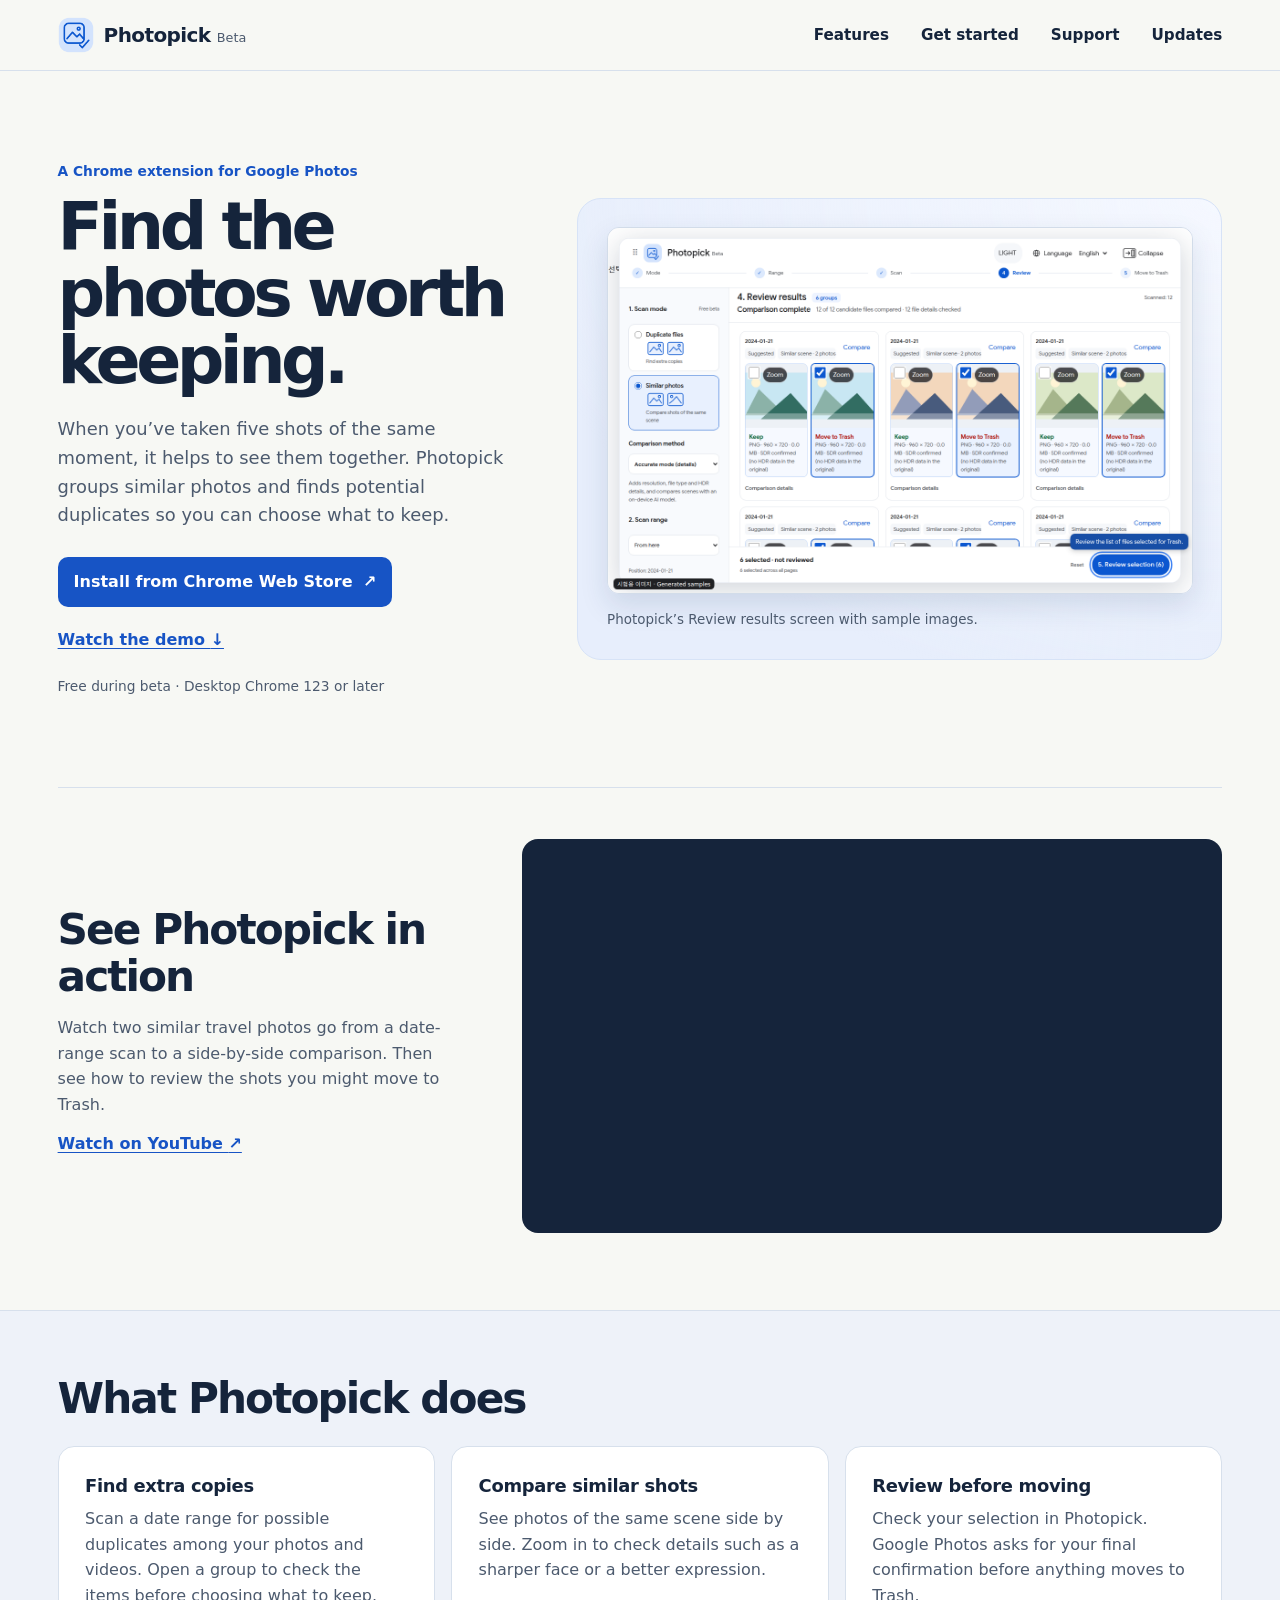
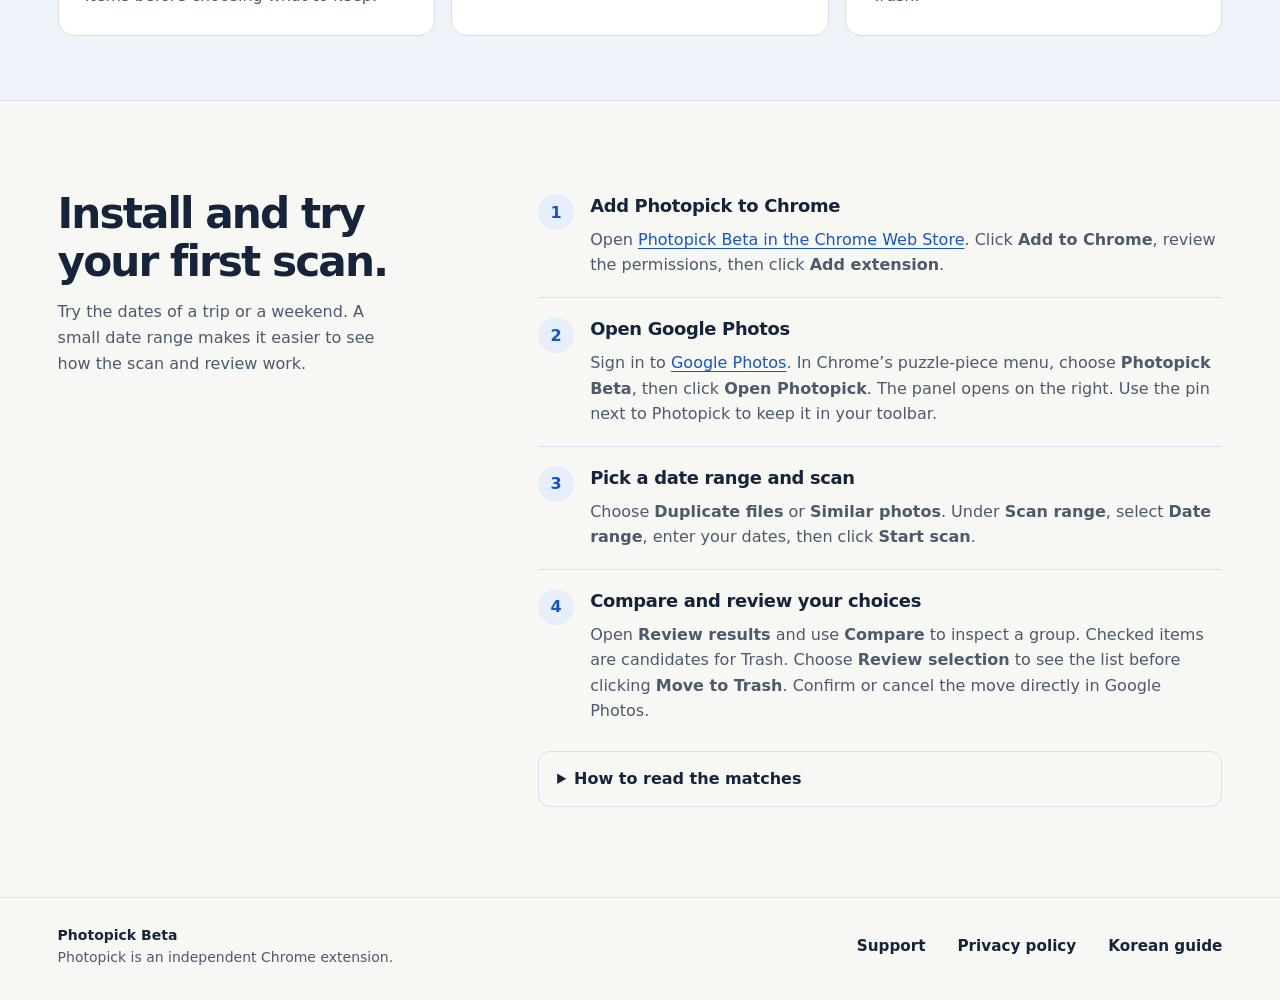
==== commit bf7f1558: "Add Chrome Web Store updates to the Photopick site" ====
--- a/index.html
+++ b/index.html
@@ -21,6 +21,7 @@
         <a href="#features">Features</a>
         <a href="#get-started">Get started</a>
         <a href="support.html#en">Support</a>
+        <a href="updates.html">Updates</a>
       </nav>
     </div>
   </header>
--- a/home.css
+++ b/home.css
@@ -178,6 +178,7 @@
 @media (max-width: 420px) {
   .hero { padding-top: 2.25rem; }
   .header-inner { gap: .65rem; }
+  .site-header nav { column-gap: .65rem; }
   .actions { align-items: flex-start; flex-direction: column; gap: .2rem; }
   .steps li { padding-left: 2.8rem; }
 }
@@ -205,3 +206,9 @@
 @media (max-width: 850px) {
   .video-tour { grid-template-columns: 1fr; max-width: 690px; gap: 1rem; }
 }
+
+.updates { max-width: 760px; padding-block: clamp(2.25rem, 6vw, 5rem); }
+.updates article { border-top: 1px solid var(--line); margin-top: 2.5rem; padding-top: 1.75rem; }
+.updates h3 { margin-top: 1.2rem; }
+.updates article p { margin-top: .45rem; color: var(--muted); }
+.updates article .release-status { color: var(--blue); font-weight: 650; }
